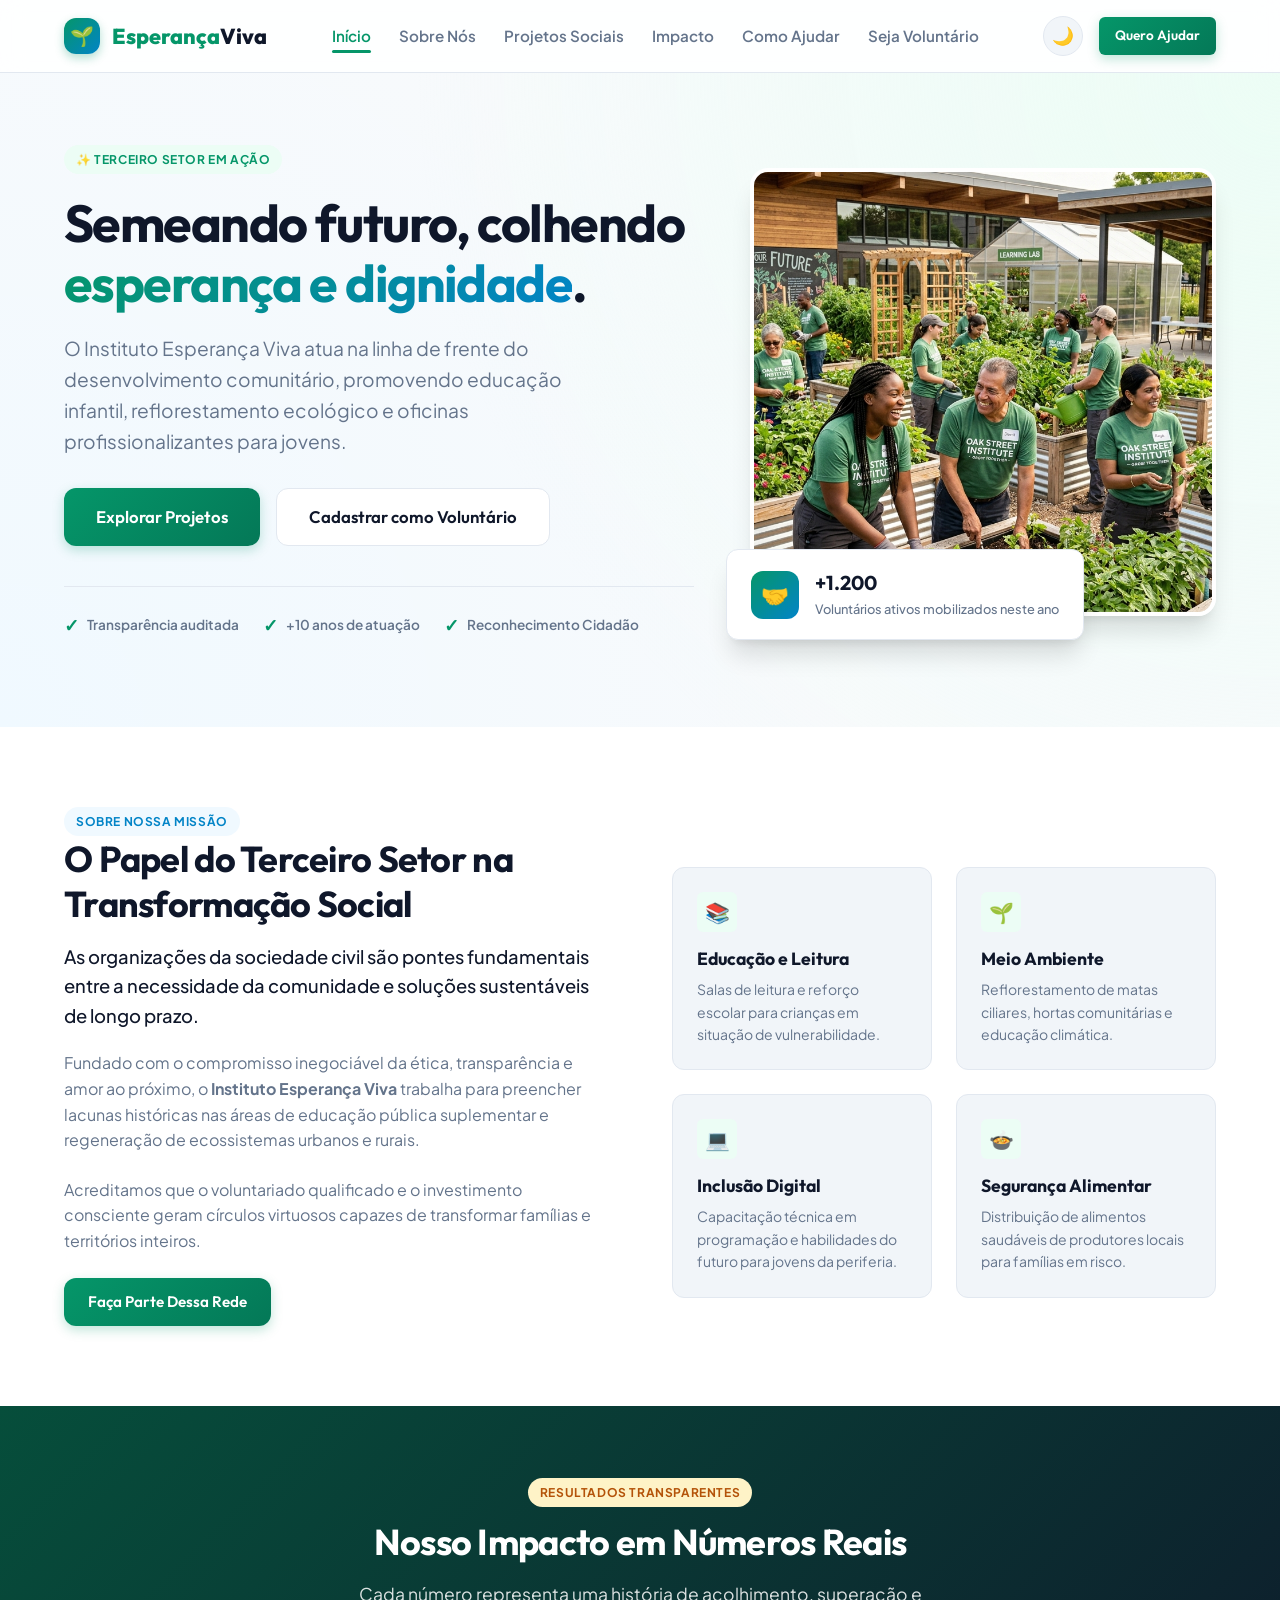
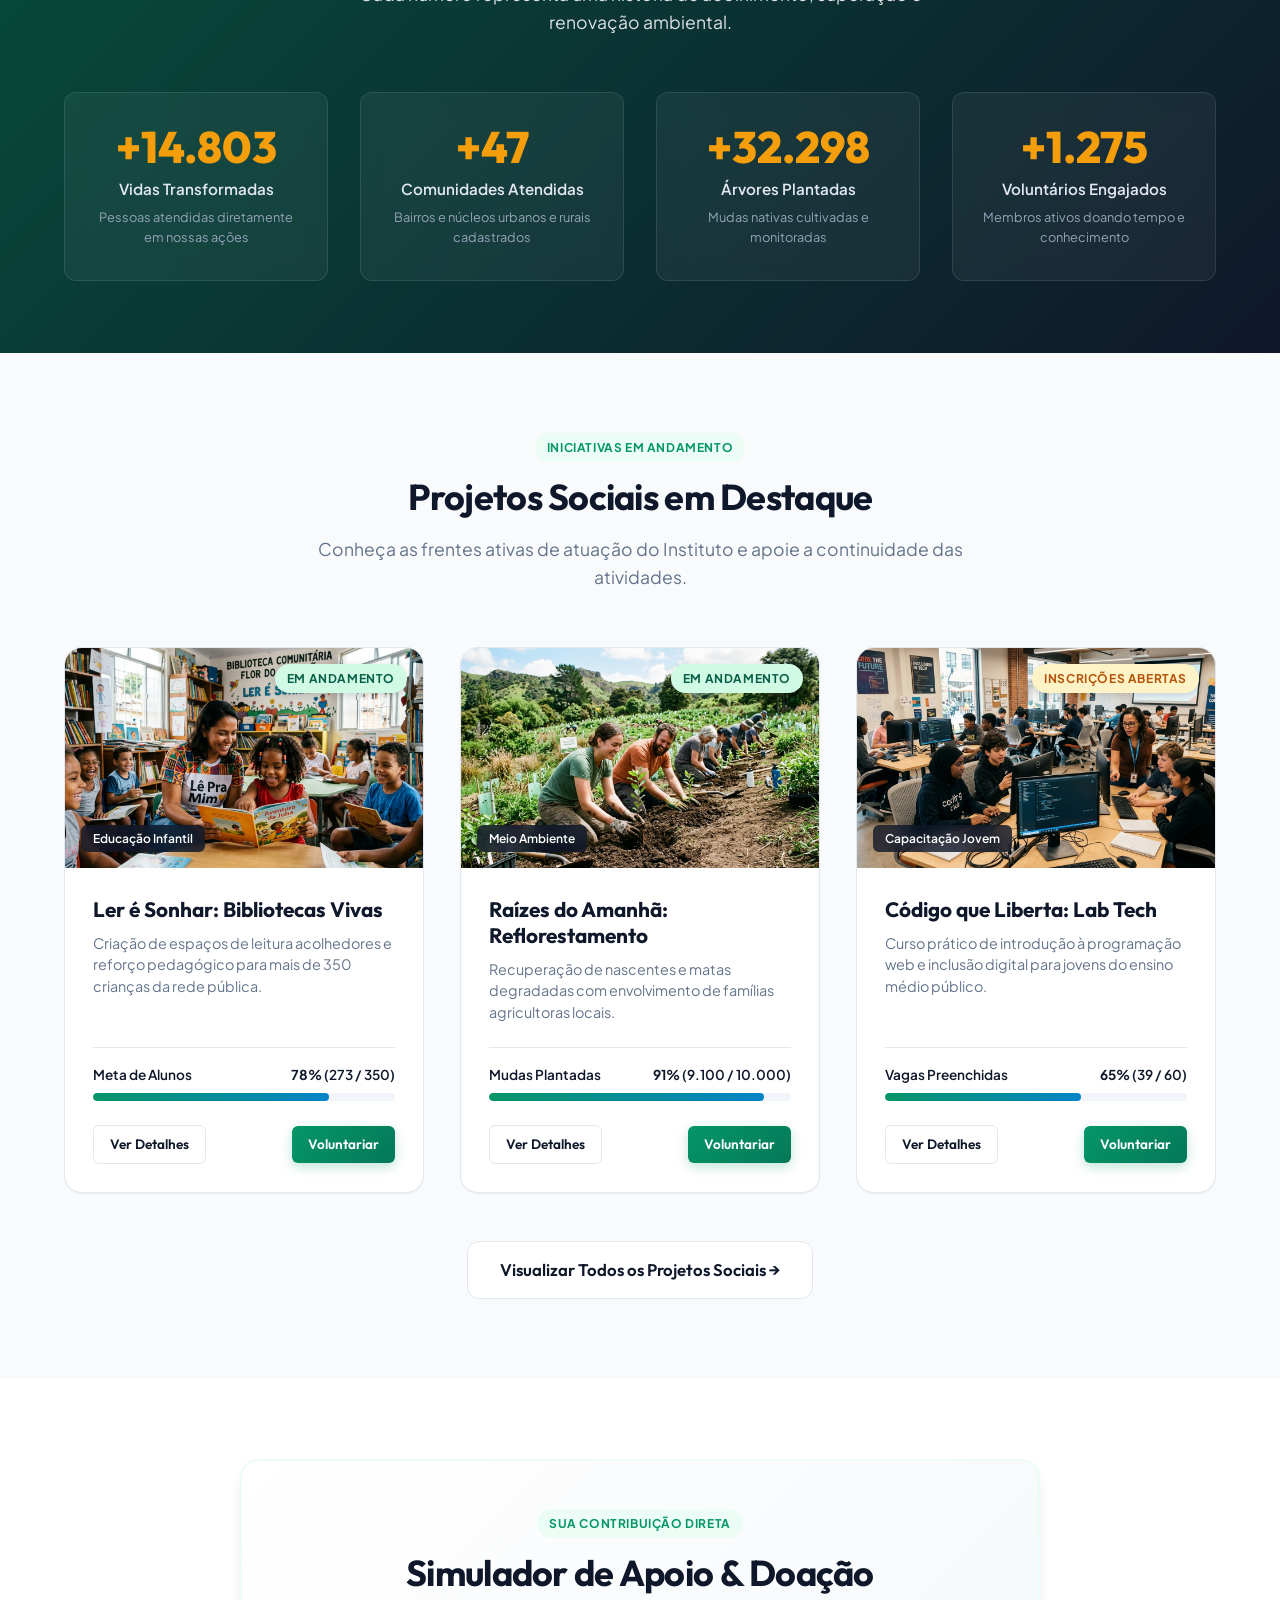
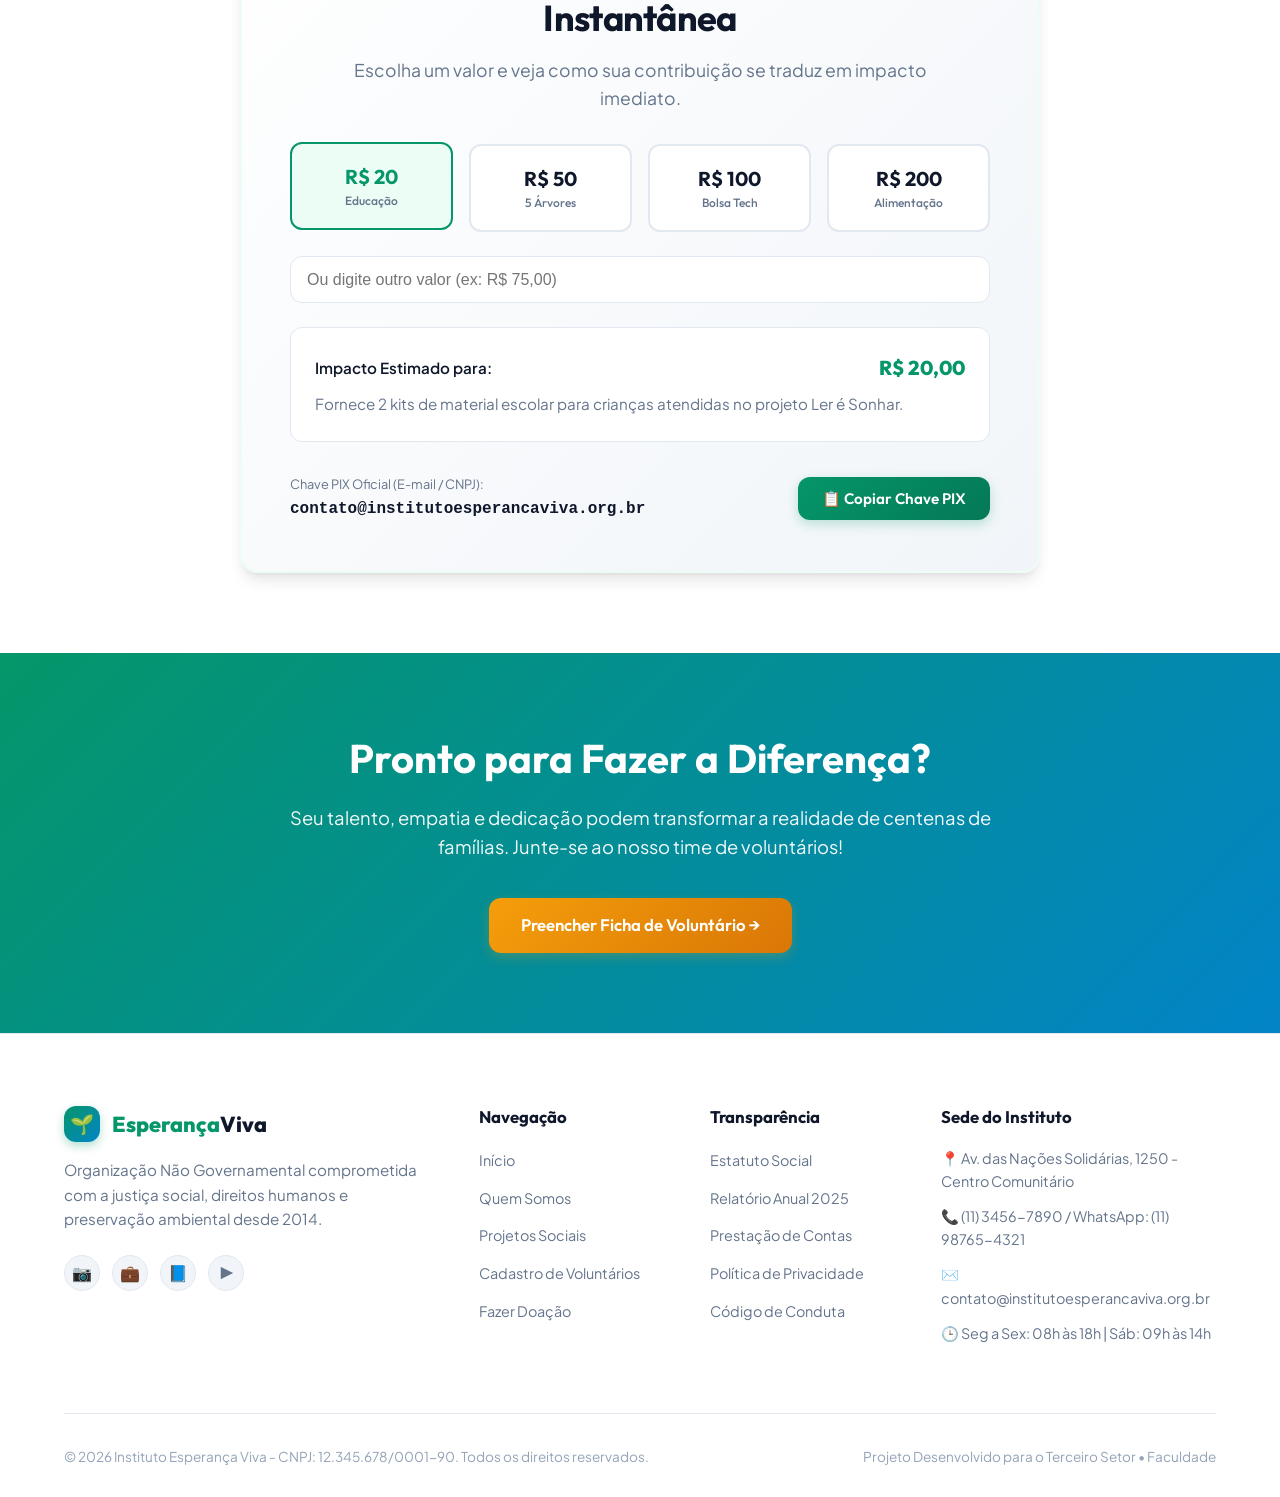
==== index.html @ fc330743 "feat: implementacao completa das etapas 1, 2 e 3 do front-end da ONG" ====
<!DOCTYPE html>
<html lang="pt-BR">
<head>
  <meta charset="UTF-8">
  <meta name="viewport" content="width=device-width, initial-scale=1.0">
  <title>Instituto Esperança Viva | Transformando Vidas e o Meio Ambiente</title>
  <meta name="description" content="ONG dedicada ao desenvolvimento socioambiental, educação comunitária e capacitação de jovens. Junte-se a nós como voluntário ou apoiador.">
  <meta name="keywords" content="ONG, terceiro setor, voluntariado, projetos sociais, meio ambiente, educação, doação">
  
  <!-- OpenGraph Social Preview -->
  <meta property="og:title" content="Instituto Esperança Viva | ONG Socioambiental">
  <meta property="og:description" content="Conheça nossos projetos sociais, impactos na comunidade e saiba como ser um voluntário.">
  <meta property="og:type" content="website">
  <meta property="og:image" content="assets/images/hero.jpg">

  <!-- Google Fonts -->
  <link rel="preconnect" href="https://fonts.googleapis.com">
  <link rel="preconnect" href="https://fonts.gstatic.com" crossorigin>
  <link href="https://fonts.googleapis.com/css2?family=Outfit:wght@400;500;600;700;800&family=Plus+Jakarta+Sans:wght@400;500;600;700&display=swap" rel="stylesheet">

  <!-- Stylesheets -->
  <link rel="stylesheet" href="css/style.css">
  <link rel="stylesheet" href="css/pages.css">
  <link rel="stylesheet" href="css/responsive.css">
</head>
<body>

  <!-- =========================================================================
       Header & Navegação Semântica
       ========================================================================= -->
  <header class="site-header" id="header">
    <div class="container header-container">
      <a href="index.html" class="logo" aria-label="Página Inicial do Instituto Esperança Viva">
        <div class="logo-icon" aria-hidden="true">🌱</div>
        <div>Esperança<span>Viva</span></div>
      </a>

      <!-- Menu Principal -->
      <nav class="main-nav" id="mainNav" aria-label="Navegação Principal">
        <ul class="nav-list">
          <li><a href="index.html" class="nav-link active">Início</a></li>
          <li><a href="#sobre" class="nav-link">Sobre Nós</a></li>
          <li><a href="projetos.html" class="nav-link">Projetos Sociais</a></li>
          <li><a href="#impacto" class="nav-link">Impacto</a></li>
          <li><a href="#doar" class="nav-link">Como Ajudar</a></li>
          <li><a href="cadastro.html" class="nav-link">Seja Voluntário</a></li>
        </ul>
      </nav>

      <!-- Ações do Cabeçalho -->
      <div class="header-actions">
        <button type="button" class="theme-toggle-btn" id="themeToggle" aria-label="Alternar tema claro e escuro">🌙</button>
        <a href="cadastro.html" class="btn btn-primary btn-sm">Quero Ajudar</a>
        <button type="button" class="mobile-menu-btn" id="mobileMenuBtn" aria-label="Abrir menu de navegação" aria-expanded="false">☰</button>
      </div>
    </div>
  </header>

  <!-- =========================================================================
       Conteúdo Principal (Main)
       ========================================================================= -->
  <main id="mainContent">

    <!-- HERO SECTION -->
    <section class="hero-section" aria-labelledby="heroHeading">
      <div class="container">
        <div class="hero-grid">
          
          <div class="hero-content">
            <span class="badge badge-primary">✨ Terceiro Setor em Ação</span>
            <h1 class="hero-title" id="heroHeading">
              Semeando futuro, colhendo <span class="highlight">esperança e dignidade</span>.
            </h1>
            <p class="hero-description">
              O Instituto Esperança Viva atua na linha de frente do desenvolvimento comunitário, promovendo educação infantil, reflorestamento ecológico e oficinas profissionalizantes para jovens.
            </p>

            <div class="hero-actions">
              <a href="projetos.html" class="btn btn-primary btn-lg">Explorar Projetos</a>
              <a href="cadastro.html" class="btn btn-secondary btn-lg">Cadastrar como Voluntário</a>
            </div>

            <div class="hero-badges-trust">
              <div class="trust-item">
                <span class="trust-icon">✓</span> Transparência auditada
              </div>
              <div class="trust-item">
                <span class="trust-icon">✓</span> +10 anos de atuação
              </div>
              <div class="trust-item">
                <span class="trust-icon">✓</span> Reconhecimento Cidadão
              </div>
            </div>
          </div>

          <div class="hero-media-wrapper">
            <div class="hero-image-container">
              <img src="assets/images/hero.jpg" alt="Voluntários e moradores trabalhando em horta comunitária e centro socioambiental" width="600" height="440" loading="eager">
            </div>

            <div class="floating-impact-card" role="region" aria-label="Destaque de Impacto">
              <div class="floating-icon">🤝</div>
              <div class="floating-text">
                <h4>+1.200</h4>
                <p>Voluntários ativos mobilizados neste ano</p>
              </div>
            </div>
          </div>

        </div>
      </div>
    </section>

    <!-- CONTEXTO DO TERCEIRO SETOR & SOBRE NÓS -->
    <section class="section about-section" id="sobre" aria-labelledby="aboutHeading">
      <div class="container">
        <div class="about-grid">
          
          <div class="about-info">
            <span class="badge badge-secondary">Sobre Nossa Missão</span>
            <h2 class="section-title" id="aboutHeading">O Papel do Terceiro Setor na Transformação Social</h2>
            <p class="about-lead">
              As organizações da sociedade civil são pontes fundamentais entre a necessidade da comunidade e soluções sustentáveis de longo prazo.
            </p>
            <p class="about-text">
              Fundado com o compromisso inegociável da ética, transparência e amor ao próximo, o <strong>Instituto Esperança Viva</strong> trabalha para preencher lacunas históricas nas áreas de educação pública suplementar e regeneração de ecossistemas urbanos e rurais.
            </p>
            <p class="about-text">
              Acreditamos que o voluntariado qualificado e o investimento consciente geram círculos virtuosos capazes de transformar famílias e territórios inteiros.
            </p>
            <a href="cadastro.html" class="btn btn-primary">Faça Parte Dessa Rede</a>
          </div>

          <div class="pillars-grid">
            <article class="pillar-card">
              <div class="pillar-icon">📚</div>
              <h4>Educação e Leitura</h4>
              <p>Salas de leitura e reforço escolar para crianças em situação de vulnerabilidade.</p>
            </article>

            <article class="pillar-card">
              <div class="pillar-icon">🌱</div>
              <h4>Meio Ambiente</h4>
              <p>Reflorestamento de matas ciliares, hortas comunitárias e educação climática.</p>
            </article>

            <article class="pillar-card">
              <div class="pillar-icon">💻</div>
              <h4>Inclusão Digital</h4>
              <p>Capacitação técnica em programação e habilidades do futuro para jovens da periferia.</p>
            </article>

            <article class="pillar-card">
              <div class="pillar-icon">🍲</div>
              <h4>Segurança Alimentar</h4>
              <p>Distribuição de alimentos saudáveis de produtores locais para famílias em risco.</p>
            </article>
          </div>

        </div>
      </div>
    </section>

    <!-- MÉTRICAS DE IMPACTO ANIMADAS -->
    <section class="metrics-section" id="impacto" aria-labelledby="metricsHeading">
      <div class="container">
        <div class="section-header">
          <span class="badge badge-accent">Resultados Transparentes</span>
          <h2 class="section-title" id="metricsHeading">Nosso Impacto em Números Reais</h2>
          <p class="section-subtitle">Cada número representa uma história de acolhimento, superação e renovação ambiental.</p>
        </div>

        <div class="metrics-grid">
          <div class="metric-card">
            <div class="metric-number" data-target="14850" data-prefix="+">0</div>
            <div class="metric-label">Vidas Transformadas</div>
            <div class="metric-desc">Pessoas atendidas diretamente em nossas ações</div>
          </div>

          <div class="metric-card">
            <div class="metric-number" data-target="48" data-prefix="+">0</div>
            <div class="metric-label">Comunidades Atendidas</div>
            <div class="metric-desc">Bairros e núcleos urbanos e rurais cadastrados</div>
          </div>

          <div class="metric-card">
            <div class="metric-number" data-target="32400" data-prefix="+">0</div>
            <div class="metric-label">Árvores Plantadas</div>
            <div class="metric-desc">Mudas nativas cultivadas e monitoradas</div>
          </div>

          <div class="metric-card">
            <div class="metric-number" data-target="1280" data-prefix="+">0</div>
            <div class="metric-label">Voluntários Engajados</div>
            <div class="metric-desc">Membros ativos doando tempo e conhecimento</div>
          </div>
        </div>
      </div>
    </section>

    <!-- DESTAQUES DOS PROJETOS SOCIAIS -->
    <section class="section" id="projetos-destaque" aria-labelledby="featuredHeading">
      <div class="container">
        <div class="section-header">
          <span class="badge badge-primary">Iniciativas em Andamento</span>
          <h2 class="section-title" id="featuredHeading">Projetos Sociais em Destaque</h2>
          <p class="section-subtitle">Conheça as frentes ativas de atuação do Instituto e apoie a continuidade das atividades.</p>
        </div>

        <div class="projects-grid">
          
          <!-- Card 1: Educação -->
          <article class="project-card" data-category="educacao">
            <div class="project-thumb">
              <span class="badge badge-success project-badge-status">Em Andamento</span>
              <span class="project-category-tag">Educação Infantil</span>
              <img src="assets/images/project-educacao.jpg" alt="Crianças e professora em biblioteca comunitária" loading="lazy">
            </div>
            <div class="project-body">
              <h3 class="project-title">Ler é Sonhar: Bibliotecas Vivas</h3>
              <p class="project-summary">Criação de espaços de leitura acolhedores e reforço pedagógico para mais de 350 crianças da rede pública.</p>
              
              <div class="project-progress-box">
                <div class="progress-labels">
                  <span>Meta de Alunos</span>
                  <span><strong>78%</strong> (273 / 350)</span>
                </div>
                <div class="progress-bar-bg">
                  <div class="progress-bar-fill" style="width: 78%;"></div>
                </div>
              </div>

              <div class="project-footer">
                <a href="projetos.html" class="btn btn-secondary btn-sm">Ver Detalhes</a>
                <a href="cadastro.html" class="btn btn-primary btn-sm">Voluntariar</a>
              </div>
            </div>
          </article>

          <!-- Card 2: Meio Ambiente -->
          <article class="project-card" data-category="ambiente">
            <div class="project-thumb">
              <span class="badge badge-success project-badge-status">Em Andamento</span>
              <span class="project-category-tag">Meio Ambiente</span>
              <img src="assets/images/project-meio-ambiente.jpg" alt="Voluntários plantando mudas de árvores em encosta" loading="lazy">
            </div>
            <div class="project-body">
              <h3 class="project-title">Raízes do Amanhã: Reflorestamento</h3>
              <p class="project-summary">Recuperação de nascentes e matas degradadas com envolvimento de famílias agricultoras locais.</p>
              
              <div class="project-progress-box">
                <div class="progress-labels">
                  <span>Mudas Plantadas</span>
                  <span><strong>91%</strong> (9.100 / 10.000)</span>
                </div>
                <div class="progress-bar-bg">
                  <div class="progress-bar-fill" style="width: 91%;"></div>
                </div>
              </div>

              <div class="project-footer">
                <a href="projetos.html" class="btn btn-secondary btn-sm">Ver Detalhes</a>
                <a href="cadastro.html" class="btn btn-primary btn-sm">Voluntariar</a>
              </div>
            </div>
          </article>

          <!-- Card 3: Tecnologia & Inclusão -->
          <article class="project-card" data-category="tecnologia">
            <div class="project-thumb">
              <span class="badge badge-accent project-badge-status">Inscrições Abertas</span>
              <span class="project-category-tag">Capacitação Jovem</span>
              <img src="assets/images/project-tecnologia.jpg" alt="Jovens em laboratório de informática aprendendo código" loading="lazy">
            </div>
            <div class="project-body">
              <h3 class="project-title">Código que Liberta: Lab Tech</h3>
              <p class="project-summary">Curso prático de introdução à programação web e inclusão digital para jovens do ensino médio público.</p>
              
              <div class="project-progress-box">
                <div class="progress-labels">
                  <span>Vagas Preenchidas</span>
                  <span><strong>65%</strong> (39 / 60)</span>
                </div>
                <div class="progress-bar-bg">
                  <div class="progress-bar-fill" style="width: 65%;"></div>
                </div>
              </div>

              <div class="project-footer">
                <a href="projetos.html" class="btn btn-secondary btn-sm">Ver Detalhes</a>
                <a href="cadastro.html" class="btn btn-primary btn-sm">Voluntariar</a>
              </div>
            </div>
          </article>

        </div>

        <div style="text-align: center; margin-top: 3rem;">
          <a href="projetos.html" class="btn btn-secondary btn-lg">Visualizar Todos os Projetos Sociais →</a>
        </div>
      </div>
    </section>

    <!-- SIMULADOR DE DOAÇÃO & PIX -->
    <section class="section" id="doar" style="background-color: var(--bg-surface);" aria-labelledby="donationHeading">
      <div class="container">
        <div class="donation-box">
          <div class="section-header" style="margin-bottom: 2rem;">
            <span class="badge badge-primary">Sua Contribuição Direta</span>
            <h2 class="section-title" id="donationHeading">Simulador de Apoio & Doação Instantânea</h2>
            <p class="section-subtitle">Escolha um valor e veja como sua contribuição se traduz em impacto imediato.</p>
          </div>

          <div class="donation-amounts-grid" role="group" aria-label="Selecione o valor de doação">
            <button type="button" class="amount-btn active" data-value="20">
              R$ 20
              <span>Educação</span>
            </button>
            <button type="button" class="amount-btn" data-value="50">
              R$ 50
              <span>5 Árvores</span>
            </button>
            <button type="button" class="amount-btn" data-value="100">
              R$ 100
              <span>Bolsa Tech</span>
            </button>
            <button type="button" class="amount-btn" data-value="200">
              R$ 200
              <span>Alimentação</span>
            </button>
          </div>

          <input type="text" id="customDonationInput" class="custom-amount-input" placeholder="Ou digite outro valor (ex: R$ 75,00)" aria-label="Digitar outro valor">

          <div style="background-color: var(--bg-surface); padding: 1.5rem; border-radius: var(--radius-md); border: 1px solid var(--border); margin-bottom: 2rem;">
            <div style="display: flex; justify-content: space-between; align-items: center; margin-bottom: 0.5rem;">
              <span style="font-weight: 600; font-size: 0.95rem;">Impacto Estimado para:</span>
              <span id="selectedDonationAmount" style="font-family: var(--font-heading); font-weight: 800; font-size: 1.25rem; color: var(--primary);">R$ 20,00</span>
            </div>
            <p id="donationImpactText" style="color: var(--text-muted); font-size: 0.95rem;">Fornece 2 kits de material escolar para crianças atendidas no projeto Ler é Sonhar.</p>
          </div>

          <div style="display: flex; justify-content: space-between; align-items: center; flex-wrap: wrap; gap: 1rem;">
            <div>
              <span style="font-size: 0.8rem; color: var(--text-muted); display: block;">Chave PIX Oficial (E-mail / CNPJ):</span>
              <strong style="font-family: monospace; font-size: 1rem; color: var(--text-main);">contato@institutoesperancaviva.org.br</strong>
            </div>
            <button type="button" class="btn btn-primary" id="copyPixBtn">📋 Copiar Chave PIX</button>
          </div>
        </div>
      </div>
    </section>

    <!-- CALL TO ACTION VOLUNTARIADO -->
    <section class="section" style="background: linear-gradient(135deg, var(--primary), var(--secondary)); color: #fff; text-align: center;">
      <div class="container" style="max-width: 750px;">
        <h2 style="font-size: 2.5rem; color: #fff; margin-bottom: 1.25rem;">Pronto para Fazer a Diferença?</h2>
        <p style="font-size: 1.15rem; opacity: 0.95; margin-bottom: 2.25rem;">
          Seu talento, empatia e dedicação podem transformar a realidade de centenas de famílias. Junte-se ao nosso time de voluntários!
        </p>
        <a href="cadastro.html" class="btn btn-accent btn-lg">Preencher Ficha de Voluntário →</a>
      </div>
    </section>

  </main>

  <!-- =========================================================================
       Rodapé Semântico
       ========================================================================= -->
  <footer class="site-footer">
    <div class="container">
      <div class="footer-grid">
        
        <div class="footer-brand">
          <a href="index.html" class="logo">
            <div class="logo-icon" aria-hidden="true">🌱</div>
            <div>Esperança<span>Viva</span></div>
          </a>
          <p>
            Organização Não Governamental comprometida com a justiça social, direitos humanos e preservação ambiental desde 2014.
          </p>
          <div class="social-links">
            <a href="#" class="social-link" aria-label="Instagram">📷</a>
            <a href="#" class="social-link" aria-label="LinkedIn">💼</a>
            <a href="#" class="social-link" aria-label="Facebook">📘</a>
            <a href="#" class="social-link" aria-label="YouTube">▶️</a>
          </div>
        </div>

        <div class="footer-column">
          <h4>Navegação</h4>
          <ul class="footer-links">
            <li><a href="index.html">Início</a></li>
            <li><a href="#sobre">Quem Somos</a></li>
            <li><a href="projetos.html">Projetos Sociais</a></li>
            <li><a href="cadastro.html">Cadastro de Voluntários</a></li>
            <li><a href="#doar">Fazer Doação</a></li>
          </ul>
        </div>

        <div class="footer-column">
          <h4>Transparência</h4>
          <ul class="footer-links">
            <li><a href="#">Estatuto Social</a></li>
            <li><a href="#">Relatório Anual 2025</a></li>
            <li><a href="#">Prestação de Contas</a></li>
            <li><a href="#">Política de Privacidade</a></li>
            <li><a href="#">Código de Conduta</a></li>
          </ul>
        </div>

        <div class="footer-column footer-contact">
          <h4>Sede do Instituto</h4>
          <ul>
            <li>📍 Av. das Nações Solidárias, 1250 - Centro Comunitário</li>
            <li>📞 (11) 3456-7890 / WhatsApp: (11) 98765-4321</li>
            <li>✉️ contato@institutoesperancaviva.org.br</li>
            <li>🕒 Seg a Sex: 08h às 18h | Sáb: 09h às 14h</li>
          </ul>
        </div>

      </div>

      <div class="footer-bottom">
        <p>&copy; 2026 Instituto Esperança Viva - CNPJ: 12.345.678/0001-90. Todos os direitos reservados.</p>
        <p>Projeto Desenvolvido para o Terceiro Setor • Faculdade</p>
      </div>
    </div>
  </footer>

  <!-- Scripts -->
  <script src="js/main.js"></script>
  <script src="js/projects.js"></script>
</body>
</html>
---- css/style.css ----
/* ==========================================================================
   Design System & Global Styles - Instituto Esperança Viva (ONG)
   ========================================================================== */

:root {
  /* Color Palette - Nature, Hope & Sophistication */
  --primary: #059669;
  --primary-hover: #047857;
  --primary-light: #ecfdf5;
  --primary-dark: #064e3b;
  --secondary: #0284c7;
  --secondary-hover: #0369a1;
  --secondary-light: #f0f9ff;
  --accent: #f59e0b;
  --accent-hover: #d97706;
  
  /* Neutral Colors (Light Theme) */
  --bg-main: #f8fafc;
  --bg-surface: #ffffff;
  --bg-subtle: #f1f5f9;
  --border: #e2e8f0;
  --border-focus: #059669;
  
  --text-main: #0f172a;
  --text-muted: #64748b;
  --text-light: #94a3b8;
  --text-inverse: #ffffff;
  
  /* Feedback States */
  --success: #10b981;
  --success-bg: #d1fae5;
  --error: #ef4444;
  --error-bg: #fee2e2;
  --warning: #f59e0b;
  --warning-bg: #fef3c7;
  
  /* Elevation & Shadows */
  --shadow-sm: 0 1px 2px 0 rgb(0 0 0 / 0.05);
  --shadow-md: 0 4px 6px -1px rgb(0 0 0 / 0.08), 0 2px 4px -2px rgb(0 0 0 / 0.06);
  --shadow-lg: 0 10px 15px -3px rgb(0 0 0 / 0.1), 0 4px 6px -4px rgb(0 0 0 / 0.08);
  --shadow-xl: 0 20px 25px -5px rgb(0 0 0 / 0.12), 0 8px 10px -6px rgb(0 0 0 / 0.08);
  
  /* Typography & Geometry */
  --font-heading: 'Outfit', -apple-system, BlinkMacSystemFont, 'Segoe UI', Roboto, sans-serif;
  --font-body: 'Plus Jakarta Sans', -apple-system, BlinkMacSystemFont, 'Segoe UI', Roboto, sans-serif;
  --radius-sm: 6px;
  --radius-md: 12px;
  --radius-lg: 18px;
  --radius-full: 9999px;
  --transition: all 0.25s cubic-bezier(0.4, 0, 0.2, 1);
  --container-max: 1200px;
}

/* Dark Theme Variables */
[data-theme="dark"] {
  --bg-main: #0b1120;
  --bg-surface: #131c31;
  --bg-subtle: #1e293b;
  --border: #334155;
  --border-focus: #10b981;
  
  --text-main: #f8fafc;
  --text-muted: #94a3b8;
  --text-light: #64748b;
  
  --primary-light: rgba(5, 150, 105, 0.15);
  --secondary-light: rgba(2, 132, 199, 0.15);
  --shadow-md: 0 4px 12px rgba(0, 0, 0, 0.4);
  --shadow-lg: 0 10px 24px rgba(0, 0, 0, 0.5);
}

/* Reset & Box Sizing */
*, *::before, *::after {
  box-sizing: border-box;
  margin: 0;
  padding: 0;
}

html {
  scroll-behavior: smooth;
  font-size: 16px;
}

body {
  font-family: var(--font-body);
  background-color: var(--bg-main);
  color: var(--text-main);
  line-height: 1.6;
  min-height: 100vh;
  display: flex;
  flex-direction: column;
  transition: background-color 0.3s ease, color 0.3s ease;
  overflow-x: hidden;
}

/* Container */
.container {
  width: 100%;
  max-width: var(--container-max);
  margin-left: auto;
  margin-right: auto;
  padding-left: 1.5rem;
  padding-right: 1.5rem;
}

/* Typography Helpers */
h1, h2, h3, h4, h5, h6 {
  font-family: var(--font-heading);
  color: var(--text-main);
  line-height: 1.25;
  font-weight: 700;
}

a {
  color: inherit;
  text-decoration: none;
  transition: var(--transition);
}

img {
  max-width: 100%;
  height: auto;
  display: block;
}

/* ==========================================================================
   Header & Navigation
   ========================================================================== */
.site-header {
  position: sticky;
  top: 0;
  z-index: 100;
  background-color: rgba(255, 255, 255, 0.85);
  backdrop-filter: blur(12px);
  -webkit-backdrop-filter: blur(12px);
  border-bottom: 1px solid var(--border);
  transition: var(--transition);
}

[data-theme="dark"] .site-header {
  background-color: rgba(19, 28, 49, 0.85);
}

.header-container {
  display: flex;
  align-items: center;
  justify-content: space-between;
  height: 4.5rem;
}

/* Logo */
.logo {
  display: flex;
  align-items: center;
  gap: 0.75rem;
  font-family: var(--font-heading);
  font-weight: 800;
  font-size: 1.35rem;
  color: var(--primary);
}

.logo-icon {
  width: 2.25rem;
  height: 2.25rem;
  background: linear-gradient(135deg, var(--primary), var(--secondary));
  color: #fff;
  border-radius: var(--radius-md);
  display: flex;
  align-items: center;
  justify-content: center;
  font-size: 1.2rem;
  box-shadow: 0 4px 10px rgba(5, 150, 105, 0.3);
}

.logo span {
  color: var(--text-main);
}

/* Navigation Links */
.main-nav {
  display: flex;
  align-items: center;
  gap: 2rem;
}

.nav-list {
  display: flex;
  align-items: center;
  list-style: none;
  gap: 1.75rem;
}

.nav-link {
  font-weight: 600;
  font-size: 0.95rem;
  color: var(--text-muted);
  position: relative;
  padding: 0.5rem 0;
}

.nav-link:hover,
.nav-link.active {
  color: var(--primary);
}

.nav-link.active::after {
  content: '';
  position: absolute;
  bottom: 0;
  left: 0;
  width: 100%;
  height: 3px;
  background-color: var(--primary);
  border-radius: var(--radius-full);
}

/* Header Actions */
.header-actions {
  display: flex;
  align-items: center;
  gap: 1rem;
}

/* Theme Toggle Button */
.theme-toggle-btn {
  background: var(--bg-subtle);
  border: 1px solid var(--border);
  color: var(--text-main);
  width: 2.5rem;
  height: 2.5rem;
  border-radius: var(--radius-full);
  display: flex;
  align-items: center;
  justify-content: center;
  cursor: pointer;
  font-size: 1.1rem;
  transition: var(--transition);
}

.theme-toggle-btn:hover {
  background-color: var(--border);
  transform: rotate(15deg);
}

/* Mobile Menu Toggle */
.mobile-menu-btn {
  display: none;
  background: transparent;
  border: none;
  color: var(--text-main);
  font-size: 1.5rem;
  cursor: pointer;
  padding: 0.5rem;
}

/* ==========================================================================
   Buttons & Badges
   ========================================================================== */
.btn {
  display: inline-flex;
  align-items: center;
  justify-content: center;
  gap: 0.5rem;
  font-family: var(--font-heading);
  font-weight: 600;
  font-size: 0.95rem;
  padding: 0.75rem 1.5rem;
  border-radius: var(--radius-md);
  border: none;
  cursor: pointer;
  transition: var(--transition);
  text-align: center;
}

.btn-primary {
  background: linear-gradient(135deg, var(--primary), #047857);
  color: #ffffff;
  box-shadow: 0 4px 12px rgba(5, 150, 105, 0.25);
}

.btn-primary:hover {
  background: linear-gradient(135deg, #047857, #065f46);
  box-shadow: 0 6px 18px rgba(5, 150, 105, 0.35);
  transform: translateY(-2px);
}

.btn-secondary {
  background-color: var(--bg-surface);
  color: var(--text-main);
  border: 1px solid var(--border);
}

.btn-secondary:hover {
  background-color: var(--bg-subtle);
  border-color: var(--text-muted);
  transform: translateY(-2px);
}

.btn-accent {
  background: linear-gradient(135deg, var(--accent), #d97706);
  color: #ffffff;
  box-shadow: 0 4px 12px rgba(245, 158, 11, 0.25);
}

.btn-accent:hover {
  background: linear-gradient(135deg, #d97706, #b45309);
  transform: translateY(-2px);
}

.btn-sm {
  padding: 0.5rem 1rem;
  font-size: 0.85rem;
  border-radius: var(--radius-sm);
}

.btn-lg {
  padding: 0.9rem 2rem;
  font-size: 1.05rem;
}

/* Badges */
.badge {
  display: inline-flex;
  align-items: center;
  gap: 0.35rem;
  padding: 0.3rem 0.75rem;
  border-radius: var(--radius-full);
  font-size: 0.75rem;
  font-weight: 700;
  text-transform: uppercase;
  letter-spacing: 0.05em;
}

.badge-primary {
  background-color: var(--primary-light);
  color: var(--primary);
}

.badge-secondary {
  background-color: var(--secondary-light);
  color: var(--secondary);
}

.badge-accent {
  background-color: var(--warning-bg);
  color: #b45309;
}

.badge-success {
  background-color: var(--success-bg);
  color: #065f46;
}

/* ==========================================================================
   Section Headers
   ========================================================================== */
.section {
  padding: 5rem 0;
}

.section-header {
  text-align: center;
  max-width: 650px;
  margin: 0 auto 3.5rem auto;
}

.section-header .badge {
  margin-bottom: 0.75rem;
}

.section-title {
  font-size: 2.25rem;
  margin-bottom: 1rem;
  letter-spacing: -0.02em;
}

.section-subtitle {
  color: var(--text-muted);
  font-size: 1.1rem;
}

/* ==========================================================================
   Footer
   ========================================================================== */
.site-footer {
  background-color: var(--bg-surface);
  border-top: 1px solid var(--border);
  padding: 4.5rem 0 2rem 0;
  margin-top: auto;
}

.footer-grid {
  display: grid;
  grid-template-columns: 2fr 1fr 1fr 1.5fr;
  gap: 3rem;
  margin-bottom: 3.5rem;
}

.footer-brand p {
  color: var(--text-muted);
  margin: 1rem 0 1.5rem 0;
  font-size: 0.95rem;
}

.social-links {
  display: flex;
  gap: 0.75rem;
}

.social-link {
  width: 2.25rem;
  height: 2.25rem;
  border-radius: var(--radius-full);
  background: var(--bg-subtle);
  border: 1px solid var(--border);
  display: flex;
  align-items: center;
  justify-content: center;
  color: var(--text-muted);
  transition: var(--transition);
}

.social-link:hover {
  background: var(--primary);
  color: #ffffff;
  border-color: var(--primary);
  transform: translateY(-2px);
}

.footer-column h4 {
  font-size: 1.05rem;
  margin-bottom: 1.25rem;
  color: var(--text-main);
}

.footer-links {
  list-style: none;
  display: flex;
  flex-direction: column;
  gap: 0.75rem;
}

.footer-links a {
  color: var(--text-muted);
  font-size: 0.9rem;
}

.footer-links a:hover {
  color: var(--primary);
  padding-left: 4px;
}

.footer-contact li {
  display: flex;
  align-items: flex-start;
  gap: 0.75rem;
  color: var(--text-muted);
  font-size: 0.9rem;
  margin-bottom: 0.75rem;
}

.footer-bottom {
  padding-top: 2rem;
  border-top: 1px solid var(--border);
  display: flex;
  justify-content: space-between;
  align-items: center;
  color: var(--text-light);
  font-size: 0.85rem;
}

/* ==========================================================================
   Toast Notification System
   ========================================================================== */
.toast-container {
  position: fixed;
  bottom: 2rem;
  right: 2rem;
  z-index: 9999;
  display: flex;
  flex-direction: column;
  gap: 0.75rem;
  pointer-events: none;
}

.toast {
  pointer-events: auto;
  min-width: 320px;
  max-width: 420px;
  background-color: var(--bg-surface);
  border: 1px solid var(--border);
  border-radius: var(--radius-md);
  box-shadow: var(--shadow-xl);
  padding: 1rem 1.25rem;
  display: flex;
  align-items: flex-start;
  gap: 0.85rem;
  transform: translateY(30px);
  opacity: 0;
  transition: all 0.35s cubic-bezier(0.175, 0.885, 0.32, 1.275);
}

.toast.show {
  transform: translateY(0);
  opacity: 1;
}

.toast-icon {
  font-size: 1.35rem;
  line-height: 1;
}

.toast.success {
  border-left: 4px solid var(--success);
}
.toast.success .toast-icon {
  color: var(--success);
}

.toast.error {
  border-left: 4px solid var(--error);
}
.toast.error .toast-icon {
  color: var(--error);
}

.toast-content h5 {
  font-size: 0.95rem;
  margin-bottom: 0.2rem;
}

.toast-content p {
  font-size: 0.85rem;
  color: var(--text-muted);
}
---- css/pages.css ----
/* ==========================================================================
   Page Specific Styles - Início, Projetos & Formulário de Cadastro
   ========================================================================== */

/* --------------------------------------------------------------------------
   Hero Section
   -------------------------------------------------------------------------- */
.hero-section {
  padding: 4.5rem 0 5.5rem 0;
  background: radial-gradient(circle at top right, var(--primary-light), transparent 60%),
              radial-gradient(circle at bottom left, var(--secondary-light), transparent 60%);
  position: relative;
  overflow: hidden;
}

.hero-grid {
  display: grid;
  grid-template-columns: 1.15fr 0.85fr;
  align-items: center;
  gap: 3.5rem;
}

.hero-content {
  display: flex;
  flex-direction: column;
  align-items: flex-start;
}

.hero-title {
  font-size: 3.25rem;
  letter-spacing: -0.03em;
  margin: 1.25rem 0 1.25rem 0;
  line-height: 1.15;
}

.hero-title .highlight {
  background: linear-gradient(135deg, var(--primary), var(--secondary));
  -webkit-background-clip: text;
  -webkit-text-fill-color: transparent;
}

.hero-description {
  font-size: 1.2rem;
  color: var(--text-muted);
  margin-bottom: 2rem;
  max-width: 540px;
}

.hero-actions {
  display: flex;
  flex-wrap: wrap;
  gap: 1rem;
  margin-bottom: 2.5rem;
}

.hero-badges-trust {
  display: flex;
  align-items: center;
  gap: 1.5rem;
  padding-top: 1.5rem;
  border-top: 1px solid var(--border);
  width: 100%;
}

.trust-item {
  display: flex;
  align-items: center;
  gap: 0.5rem;
  font-size: 0.85rem;
  font-weight: 600;
  color: var(--text-muted);
}

.trust-icon {
  color: var(--primary);
  font-size: 1.1rem;
}

/* Hero Media & Floating Card */
.hero-media-wrapper {
  position: relative;
}

.hero-image-container {
  border-radius: var(--radius-lg);
  overflow: hidden;
  box-shadow: var(--shadow-xl);
  border: 4px solid var(--bg-surface);
  position: relative;
}

.hero-image-container img {
  width: 100%;
  height: 440px;
  object-fit: cover;
  transition: transform 0.5s ease;
}

.hero-image-container:hover img {
  transform: scale(1.03);
}

.floating-impact-card {
  position: absolute;
  bottom: -1.5rem;
  left: -1.5rem;
  background-color: var(--bg-surface);
  border: 1px solid var(--border);
  padding: 1.25rem 1.5rem;
  border-radius: var(--radius-md);
  box-shadow: var(--shadow-xl);
  display: flex;
  align-items: center;
  gap: 1rem;
  backdrop-filter: blur(8px);
  animation: floatSlow 4s ease-in-out infinite;
}

@keyframes floatSlow {
  0%, 100% { transform: translateY(0); }
  50% { transform: translateY(-8px); }
}

.floating-icon {
  width: 3rem;
  height: 3rem;
  border-radius: var(--radius-md);
  background: linear-gradient(135deg, var(--primary), var(--secondary));
  display: flex;
  align-items: center;
  justify-content: center;
  color: #fff;
  font-size: 1.4rem;
}

.floating-text h4 {
  font-size: 1.25rem;
  margin-bottom: 0.2rem;
}

.floating-text p {
  font-size: 0.8rem;
  color: var(--text-muted);
  font-weight: 500;
}

/* --------------------------------------------------------------------------
   Sobre a ONG & Contexto do Terceiro Setor
   -------------------------------------------------------------------------- */
.about-section {
  background-color: var(--bg-surface);
}

.about-grid {
  display: grid;
  grid-template-columns: 1fr 1fr;
  gap: 4rem;
  align-items: center;
}

.about-lead {
  font-size: 1.15rem;
  color: var(--text-main);
  font-weight: 500;
  margin-bottom: 1.25rem;
}

.about-text {
  color: var(--text-muted);
  margin-bottom: 1.5rem;
}

.pillars-grid {
  display: grid;
  grid-template-columns: 1fr 1fr;
  gap: 1.5rem;
  margin-top: 2rem;
}

.pillar-card {
  background-color: var(--bg-subtle);
  border: 1px solid var(--border);
  border-radius: var(--radius-md);
  padding: 1.5rem;
  transition: var(--transition);
}

.pillar-card:hover {
  transform: translateY(-4px);
  border-color: var(--primary);
  box-shadow: var(--shadow-md);
}

.pillar-icon {
  width: 2.5rem;
  height: 2.5rem;
  border-radius: var(--radius-sm);
  background-color: var(--primary-light);
  color: var(--primary);
  display: flex;
  align-items: center;
  justify-content: center;
  font-size: 1.25rem;
  margin-bottom: 1rem;
}

.pillar-card h4 {
  font-size: 1.1rem;
  margin-bottom: 0.5rem;
}

.pillar-card p {
  font-size: 0.875rem;
  color: var(--text-muted);
}

/* --------------------------------------------------------------------------
   Métricas de Impacto (Animated Counters)
   -------------------------------------------------------------------------- */
.metrics-section {
  background: linear-gradient(135deg, var(--primary-dark), #0f172a);
  color: #ffffff;
  padding: 4.5rem 0;
}

.metrics-section .section-header .section-title,
.metrics-section .section-header .section-subtitle {
  color: #ffffff;
}
.metrics-section .section-header .section-subtitle {
  opacity: 0.85;
}

.metrics-grid {
  display: grid;
  grid-template-columns: repeat(4, 1fr);
  gap: 2rem;
}

.metric-card {
  background: rgba(255, 255, 255, 0.05);
  border: 1px solid rgba(255, 255, 255, 0.1);
  backdrop-filter: blur(10px);
  border-radius: var(--radius-md);
  padding: 2rem 1.5rem;
  text-align: center;
  transition: var(--transition);
}

.metric-card:hover {
  background: rgba(255, 255, 255, 0.1);
  transform: translateY(-5px);
}

.metric-number {
  font-family: var(--font-heading);
  font-size: 2.75rem;
  font-weight: 800;
  color: var(--accent);
  line-height: 1;
  margin-bottom: 0.5rem;
}

.metric-label {
  font-size: 0.95rem;
  font-weight: 600;
  color: #e2e8f0;
}

.metric-desc {
  font-size: 0.8rem;
  color: #94a3b8;
  margin-top: 0.35rem;
}

/* --------------------------------------------------------------------------
   Projetos Sociais (Filtros & Cards)
   -------------------------------------------------------------------------- */
.projects-filter-bar {
  display: flex;
  align-items: center;
  justify-content: center;
  flex-wrap: wrap;
  gap: 0.75rem;
  margin-bottom: 3rem;
}

.filter-btn {
  background-color: var(--bg-surface);
  border: 1px solid var(--border);
  color: var(--text-muted);
  font-family: var(--font-heading);
  font-weight: 600;
  font-size: 0.9rem;
  padding: 0.6rem 1.25rem;
  border-radius: var(--radius-full);
  cursor: pointer;
  transition: var(--transition);
}

.filter-btn:hover {
  border-color: var(--primary);
  color: var(--primary);
}

.filter-btn.active {
  background-color: var(--primary);
  border-color: var(--primary);
  color: #ffffff;
  box-shadow: 0 4px 10px rgba(5, 150, 105, 0.3);
}

.projects-grid {
  display: grid;
  grid-template-columns: repeat(3, 1fr);
  gap: 2.25rem;
}

.project-card {
  background-color: var(--bg-surface);
  border: 1px solid var(--border);
  border-radius: var(--radius-lg);
  overflow: hidden;
  box-shadow: var(--shadow-sm);
  display: flex;
  flex-direction: column;
  transition: var(--transition);
}

.project-card:hover {
  transform: translateY(-6px);
  box-shadow: var(--shadow-xl);
  border-color: var(--border-focus);
}

.project-thumb {
  position: relative;
  height: 220px;
  overflow: hidden;
}

.project-thumb img {
  width: 100%;
  height: 100%;
  object-fit: cover;
  transition: transform 0.5s ease;
}

.project-card:hover .project-thumb img {
  transform: scale(1.08);
}

.project-badge-status {
  position: absolute;
  top: 1rem;
  right: 1rem;
  z-index: 2;
  box-shadow: 0 2px 8px rgba(0, 0, 0, 0.15);
}

.project-category-tag {
  position: absolute;
  bottom: 1rem;
  left: 1rem;
  z-index: 2;
  background: rgba(15, 23, 42, 0.8);
  backdrop-filter: blur(6px);
  color: #ffffff;
  padding: 0.25rem 0.75rem;
  border-radius: var(--radius-sm);
  font-size: 0.75rem;
  font-weight: 600;
}

.project-body {
  padding: 1.75rem;
  display: flex;
  flex-direction: column;
  flex-grow: 1;
}

.project-title {
  font-size: 1.3rem;
  margin-bottom: 0.65rem;
}

.project-summary {
  font-size: 0.9rem;
  color: var(--text-muted);
  margin-bottom: 1.5rem;
  line-height: 1.5;
  flex-grow: 1;
}

.project-progress-box {
  margin-bottom: 1.5rem;
  padding-top: 1rem;
  border-top: 1px solid var(--border);
}

.progress-labels {
  display: flex;
  justify-content: space-between;
  font-size: 0.85rem;
  font-weight: 600;
  margin-bottom: 0.4rem;
}

.progress-bar-bg {
  width: 100%;
  height: 8px;
  background-color: var(--bg-subtle);
  border-radius: var(--radius-full);
  overflow: hidden;
}

.progress-bar-fill {
  height: 100%;
  background: linear-gradient(90deg, var(--primary), var(--secondary));
  border-radius: var(--radius-full);
  transition: width 1s ease-in-out;
}

.project-footer {
  display: flex;
  align-items: center;
  justify-content: space-between;
  gap: 0.75rem;
}

/* --------------------------------------------------------------------------
   Simulador de Doação Rápida (PIX)
   -------------------------------------------------------------------------- */
.donation-box {
  background: linear-gradient(135deg, var(--bg-surface), var(--bg-subtle));
  border: 2px solid var(--primary-light);
  border-radius: var(--radius-lg);
  padding: 3rem;
  box-shadow: var(--shadow-lg);
  max-width: 800px;
  margin: 0 auto;
}

.donation-amounts-grid {
  display: grid;
  grid-template-columns: repeat(4, 1fr);
  gap: 1rem;
  margin: 1.5rem 0;
}

.amount-btn {
  background: var(--bg-surface);
  border: 2px solid var(--border);
  color: var(--text-main);
  font-family: var(--font-heading);
  font-weight: 700;
  font-size: 1.25rem;
  padding: 1.25rem 1rem;
  border-radius: var(--radius-md);
  cursor: pointer;
  transition: var(--transition);
  display: flex;
  flex-direction: column;
  align-items: center;
  gap: 0.25rem;
}

.amount-btn span {
  font-size: 0.75rem;
  color: var(--text-muted);
  font-weight: 500;
}

.amount-btn:hover,
.amount-btn.active {
  border-color: var(--primary);
  background-color: var(--primary-light);
  color: var(--primary);
  transform: translateY(-2px);
}

.custom-amount-input {
  width: 100%;
  padding: 0.85rem 1rem;
  border: 1px solid var(--border);
  border-radius: var(--radius-md);
  font-size: 1rem;
  background-color: var(--bg-surface);
  color: var(--text-main);
  margin-bottom: 1.5rem;
}

/* --------------------------------------------------------------------------
   Formulário Avançado de Cadastro (Etapa 3)
   -------------------------------------------------------------------------- */
.form-page-container {
  max-width: 860px;
  margin: 3rem auto 6rem auto;
}

.form-card {
  background-color: var(--bg-surface);
  border: 1px solid var(--border);
  border-radius: var(--radius-lg);
  box-shadow: var(--shadow-xl);
  padding: 3.5rem;
}

.form-header-intro {
  text-align: center;
  margin-bottom: 2.5rem;
}

.form-progress-indicator {
  display: flex;
  justify-content: space-between;
  position: relative;
  margin-bottom: 3rem;
  padding: 0 1rem;
}

.form-progress-indicator::before {
  content: '';
  position: absolute;
  top: 50%;
  left: 0;
  right: 0;
  height: 2px;
  background-color: var(--border);
  transform: translateY(-50%);
  z-index: 1;
}

.step-item {
  position: relative;
  z-index: 2;
  background-color: var(--bg-surface);
  padding: 0 0.75rem;
  display: flex;
  flex-direction: column;
  align-items: center;
  gap: 0.35rem;
}

.step-bubble {
  width: 2.25rem;
  height: 2.25rem;
  border-radius: var(--radius-full);
  background-color: var(--bg-subtle);
  border: 2px solid var(--border);
  display: flex;
  align-items: center;
  justify-content: center;
  font-weight: 700;
  font-size: 0.85rem;
  color: var(--text-muted);
}

.step-item.active .step-bubble {
  background-color: var(--primary);
  border-color: var(--primary);
  color: #ffffff;
  box-shadow: 0 0 0 4px var(--primary-light);
}

.step-label {
  font-size: 0.75rem;
  font-weight: 600;
  color: var(--text-muted);
}

/* Agrupamento Lógico: Fieldset & Legend */
.form-fieldset {
  border: 1px solid var(--border);
  border-radius: var(--radius-md);
  padding: 2rem 2.25rem;
  margin-bottom: 2.5rem;
  background-color: var(--bg-surface);
  transition: var(--transition);
}

.form-fieldset:focus-within {
  border-color: var(--primary);
  box-shadow: 0 0 0 1px var(--primary);
}

.form-legend {
  font-family: var(--font-heading);
  font-size: 1.15rem;
  font-weight: 700;
  color: var(--primary);
  padding: 0 0.75rem;
  display: flex;
  align-items: center;
  gap: 0.5rem;
}

.legend-icon {
  font-size: 1.25rem;
}

/* Form Layout Grids */
.form-grid-2 {
  display: grid;
  grid-template-columns: 1fr 1fr;
  gap: 1.5rem;
  margin-top: 1rem;
}

.form-grid-3 {
  display: grid;
  grid-template-columns: 1fr 1fr 1fr;
  gap: 1.5rem;
  margin-top: 1rem;
}

.form-grid-cep {
  display: grid;
  grid-template-columns: 2fr 1fr;
  gap: 1.5rem;
  margin-top: 1rem;
}

.form-group {
  display: flex;
  flex-direction: column;
  gap: 0.4rem;
  position: relative;
}

.form-group.full-width {
  grid-column: 1 / -1;
  margin-top: 1rem;
}

.form-label {
  font-size: 0.875rem;
  font-weight: 600;
  color: var(--text-main);
  display: flex;
  align-items: center;
  justify-content: space-between;
}

.form-label .required-mark {
  color: var(--error);
  margin-left: 0.2rem;
}

.input-wrapper {
  position: relative;
  display: flex;
  align-items: center;
}

.form-input,
.form-select,
.form-textarea {
  width: 100%;
  padding: 0.8rem 1rem;
  font-family: var(--font-body);
  font-size: 0.95rem;
  color: var(--text-main);
  background-color: var(--bg-surface);
  border: 1px solid var(--border);
  border-radius: var(--radius-sm);
  transition: var(--transition);
  outline: none;
}

.form-input:focus,
.form-select:focus,
.form-textarea:focus {
  border-color: var(--border-focus);
  box-shadow: 0 0 0 3px var(--primary-light);
}

.form-textarea {
  resize: vertical;
  min-height: 100px;
}

/* Validation Feedback Styles */
.form-group.is-valid .form-input {
  border-color: var(--success);
  background-color: var(--success-bg);
}

.form-group.is-invalid .form-input {
  border-color: var(--error);
  background-color: var(--error-bg);
}

.feedback-msg {
  font-size: 0.775rem;
  margin-top: 0.25rem;
  min-height: 1.1rem;
  display: flex;
  align-items: center;
  gap: 0.35rem;
}

.feedback-msg.error {
  color: var(--error);
  font-weight: 500;
}

.feedback-msg.hint {
  color: var(--text-muted);
}

.input-status-icon {
  position: absolute;
  right: 1rem;
  font-size: 1rem;
  pointer-events: none;
}

.is-valid .input-status-icon {
  color: var(--success);
}

.is-invalid .input-status-icon {
  color: var(--error);
}

/* Area de Interesse Selection (Interactive Cards) */
.interest-options-grid {
  display: grid;
  grid-template-columns: repeat(3, 1fr);
  gap: 1rem;
  margin-top: 1rem;
}

.interest-checkbox-label {
  display: block;
  cursor: pointer;
}

.interest-checkbox-label input {
  position: absolute;
  opacity: 0;
  pointer-events: none;
}

.interest-custom-card {
  border: 2px solid var(--border);
  border-radius: var(--radius-md);
  padding: 1.25rem 1rem;
  text-align: center;
  background-color: var(--bg-surface);
  transition: var(--transition);
  display: flex;
  flex-direction: column;
  align-items: center;
  gap: 0.5rem;
}

.interest-custom-card .card-emoji {
  font-size: 1.75rem;
}

.interest-custom-card h5 {
  font-size: 0.95rem;
}

.interest-custom-card p {
  font-size: 0.75rem;
  color: var(--text-muted);
}

.interest-checkbox-label input:checked + .interest-custom-card {
  border-color: var(--primary);
  background-color: var(--primary-light);
  transform: translateY(-2px);
  box-shadow: var(--shadow-md);
}

/* Termos e Consentimento */
.terms-box {
  background-color: var(--bg-subtle);
  border: 1px solid var(--border);
  border-radius: var(--radius-sm);
  padding: 1.25rem;
  margin-top: 1rem;
  display: flex;
  flex-direction: column;
  gap: 1rem;
}

.custom-checkbox-container {
  display: flex;
  align-items: flex-start;
  gap: 0.75rem;
  cursor: pointer;
  font-size: 0.85rem;
  color: var(--text-main);
}

.custom-checkbox-container input[type="checkbox"] {
  width: 1.15rem;
  height: 1.15rem;
  margin-top: 0.15rem;
  accent-color: var(--primary);
  cursor: pointer;
}

.form-actions-bar {
  display: flex;
  align-items: center;
  justify-content: flex-end;
  gap: 1rem;
  margin-top: 2rem;
  padding-top: 2rem;
  border-top: 1px solid var(--border);
}

/* Loading spinner helper */
.spinner {
  display: inline-block;
  width: 1rem;
  height: 1rem;
  border: 2px solid rgba(255,255,255,0.3);
  border-radius: 50%;
  border-top-color: #fff;
  animation: spin 0.8s ease-in-out infinite;
}

@keyframes spin {
  to { transform: rotate(360deg); }
}
---- css/responsive.css ----
/* ==========================================================================
   Responsive Adaptations & Mobile Drawer
   ========================================================================== */

/* Tablet Breakpoint (max-width: 1024px) */
@media (max-width: 1024px) {
  .hero-grid {
    grid-template-columns: 1fr;
    gap: 3rem;
  }
  
  .hero-media-wrapper {
    max-width: 600px;
    margin: 0 auto;
    width: 100%;
  }

  .about-grid {
    grid-template-columns: 1fr;
    gap: 2.5rem;
  }

  .metrics-grid {
    grid-template-columns: repeat(2, 1fr);
  }

  .projects-grid {
    grid-template-columns: repeat(2, 1fr);
  }

  .footer-grid {
    grid-template-columns: 1fr 1fr;
    gap: 2.5rem;
  }

  .interest-options-grid {
    grid-template-columns: repeat(2, 1fr);
  }
}

/* Mobile Breakpoint (max-width: 768px) */
@media (max-width: 768px) {
  .mobile-menu-btn {
    display: block;
  }

  .main-nav {
    position: fixed;
    top: 4.5rem;
    left: 0;
    right: 0;
    background-color: var(--bg-surface);
    border-bottom: 1px solid var(--border);
    flex-direction: column;
    padding: 2rem 1.5rem;
    gap: 1.5rem;
    box-shadow: var(--shadow-xl);
    transform: translateY(-120%);
    opacity: 0;
    pointer-events: none;
    transition: var(--transition);
  }

  .main-nav.open {
    transform: translateY(0);
    opacity: 1;
    pointer-events: auto;
  }

  .nav-list {
    flex-direction: column;
    align-items: flex-start;
    width: 100%;
    gap: 1rem;
  }

  .nav-link {
    width: 100%;
    font-size: 1.1rem;
  }

  .hero-title {
    font-size: 2.35rem;
  }

  .hero-description {
    font-size: 1.05rem;
  }

  .floating-impact-card {
    position: static;
    margin-top: 1rem;
    animation: none;
  }

  .projects-grid {
    grid-template-columns: 1fr;
  }

  .donation-amounts-grid {
    grid-template-columns: repeat(2, 1fr);
  }

  .form-card {
    padding: 2rem 1.25rem;
  }

  .form-fieldset {
    padding: 1.5rem 1rem;
  }

  .form-grid-2,
  .form-grid-3,
  .form-grid-cep {
    grid-template-columns: 1fr;
    gap: 1.25rem;
  }

  .interest-options-grid {
    grid-template-columns: 1fr;
  }

  .footer-grid {
    grid-template-columns: 1fr;
    gap: 2rem;
  }

  .footer-bottom {
    flex-direction: column;
    gap: 1rem;
    text-align: center;
  }

  .toast-container {
    left: 1rem;
    right: 1rem;
    bottom: 1rem;
  }

  .toast {
    min-width: 100%;
  }
}

/* Small Mobile (max-width: 480px) */
@media (max-width: 480px) {
  .hero-title {
    font-size: 2rem;
  }

  .metrics-grid {
    grid-template-columns: 1fr;
  }

  .hero-actions {
    flex-direction: column;
    width: 100%;
  }

  .hero-actions .btn {
    width: 100%;
  }

  .form-actions-bar {
    flex-direction: column-reverse;
  }

  .form-actions-bar .btn {
    width: 100%;
  }
}
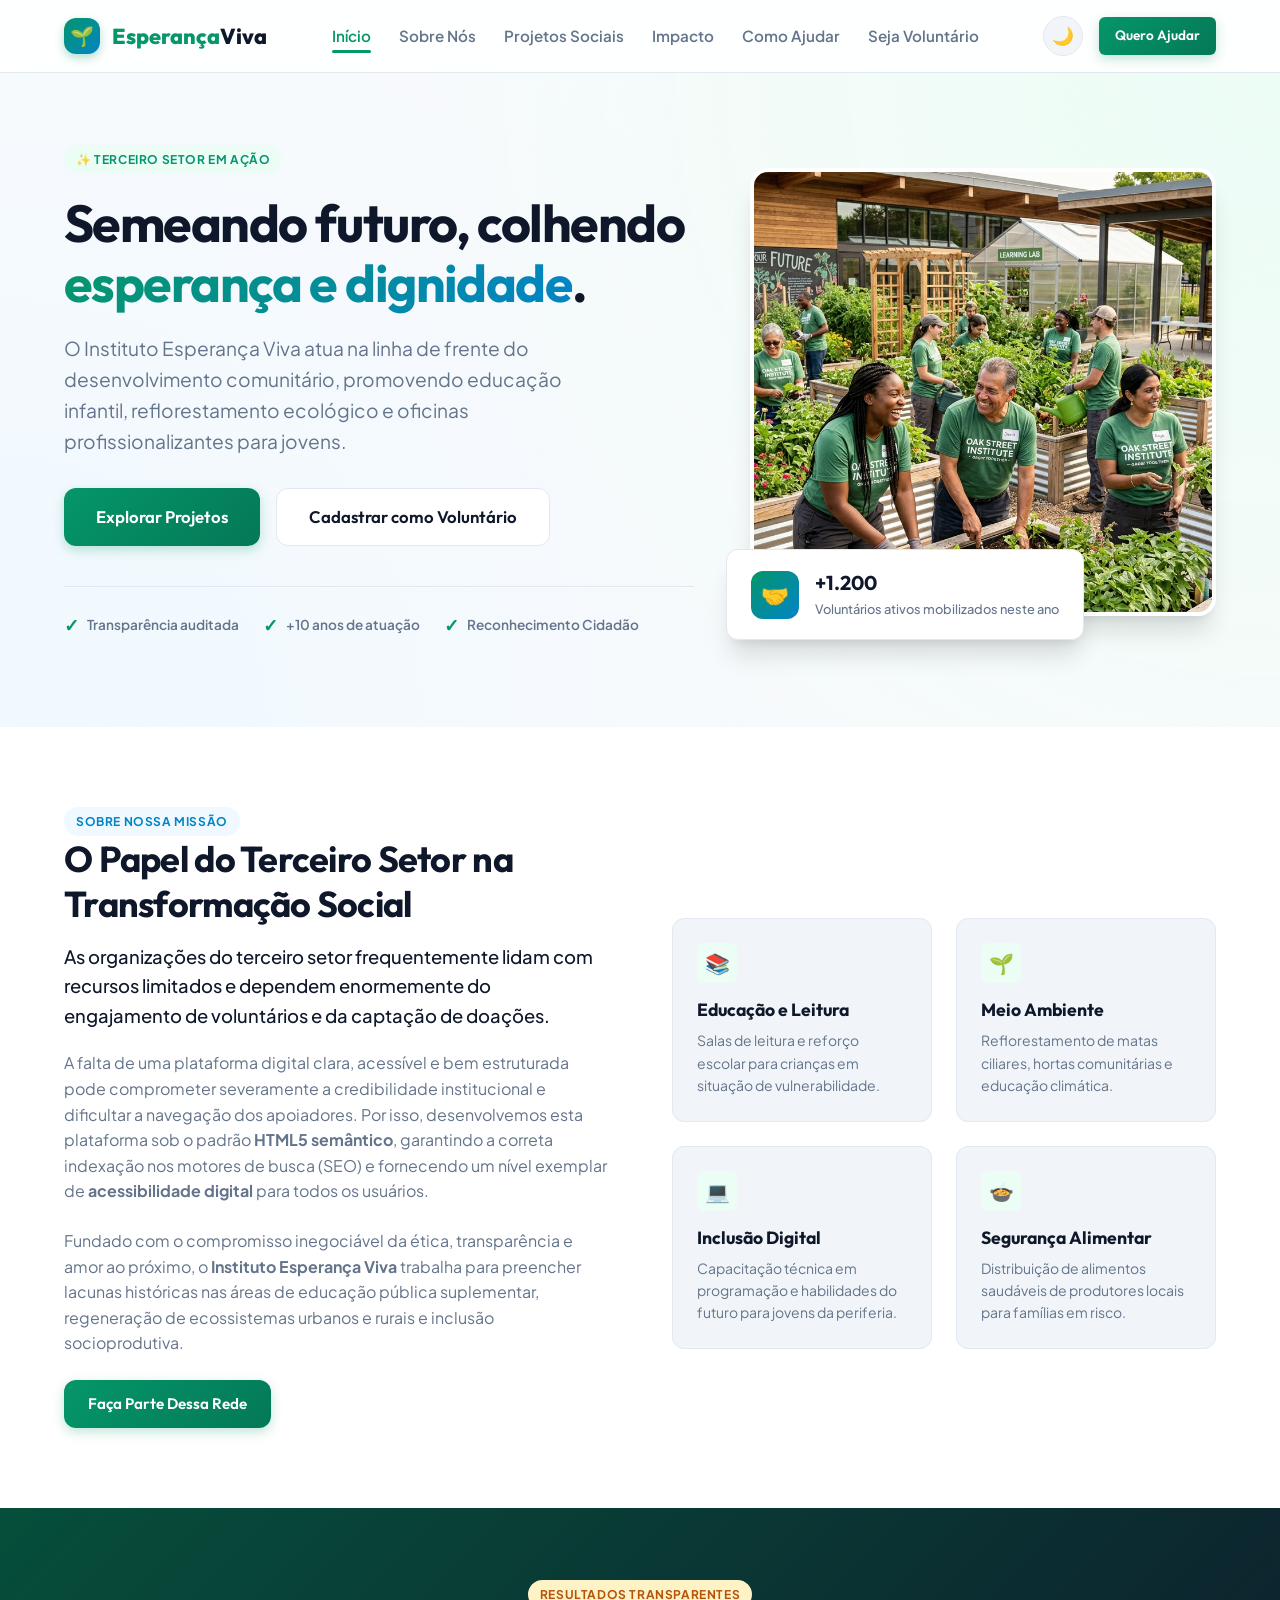
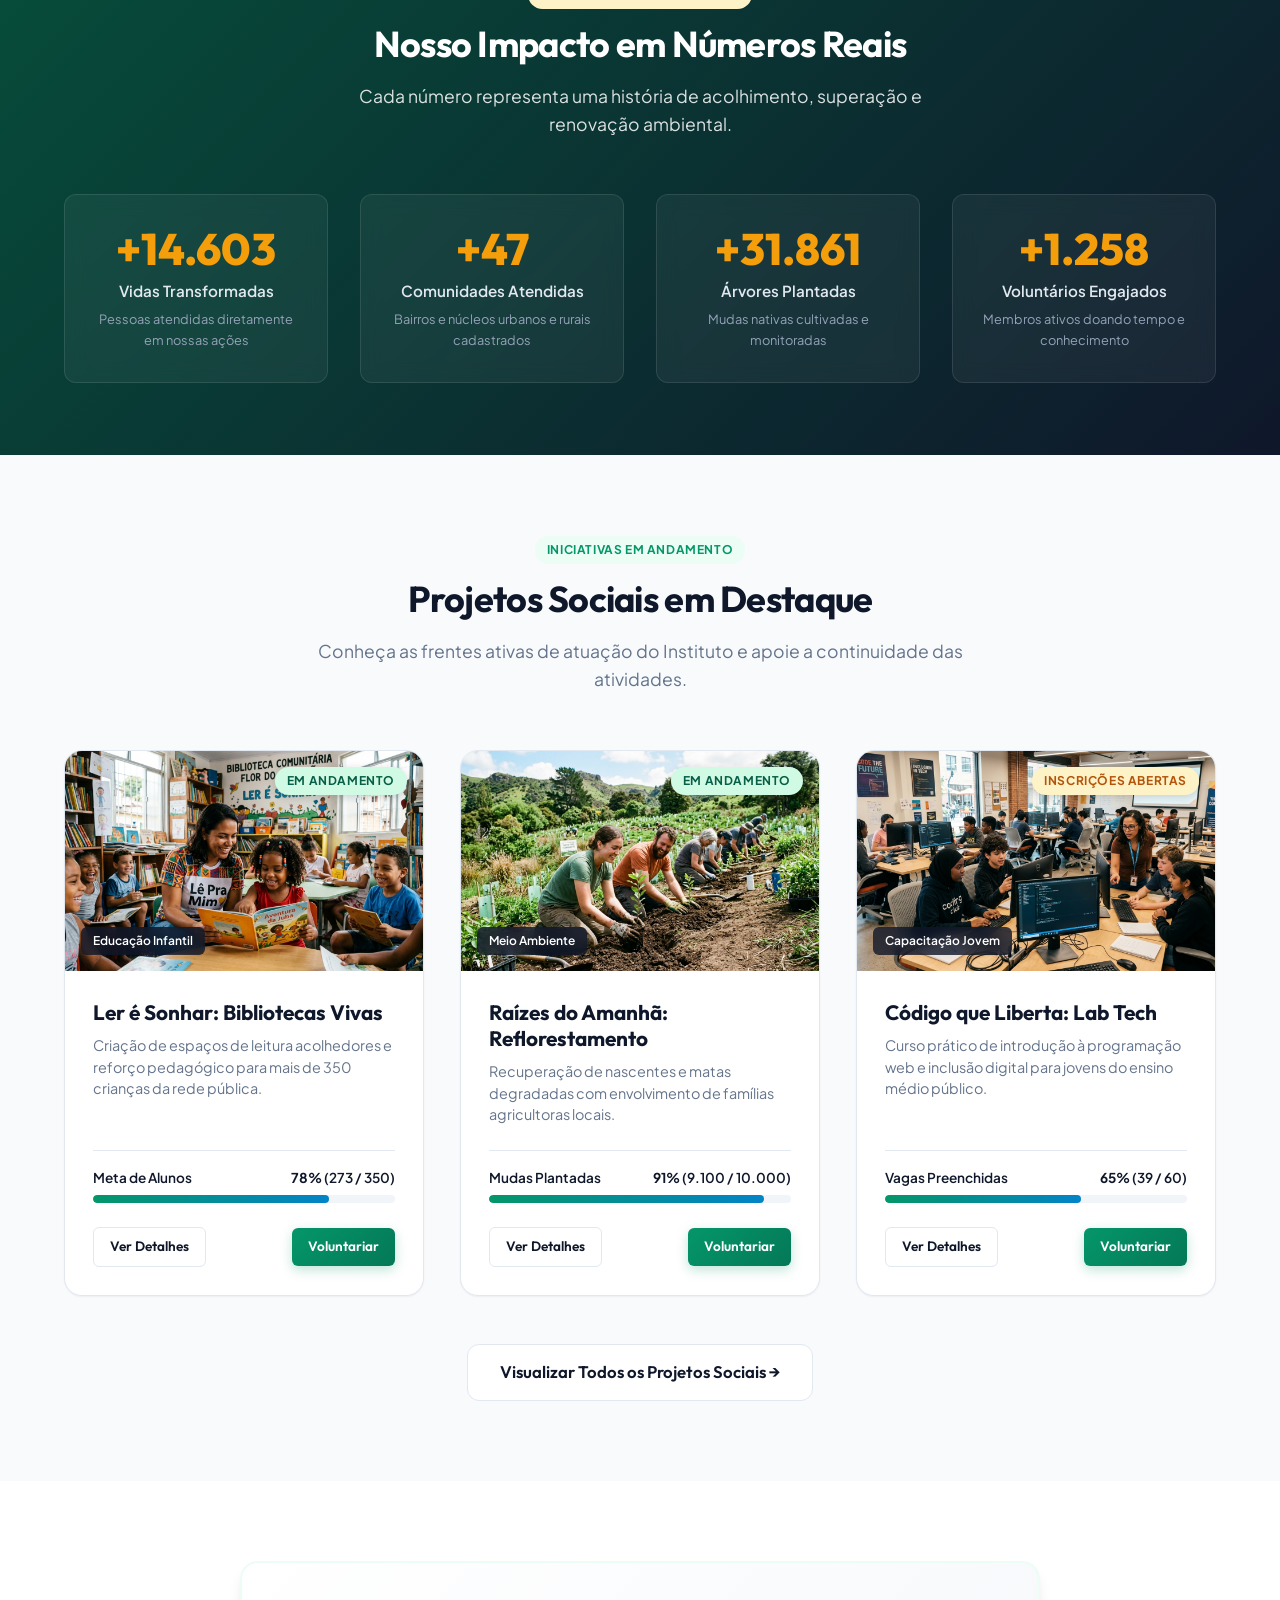
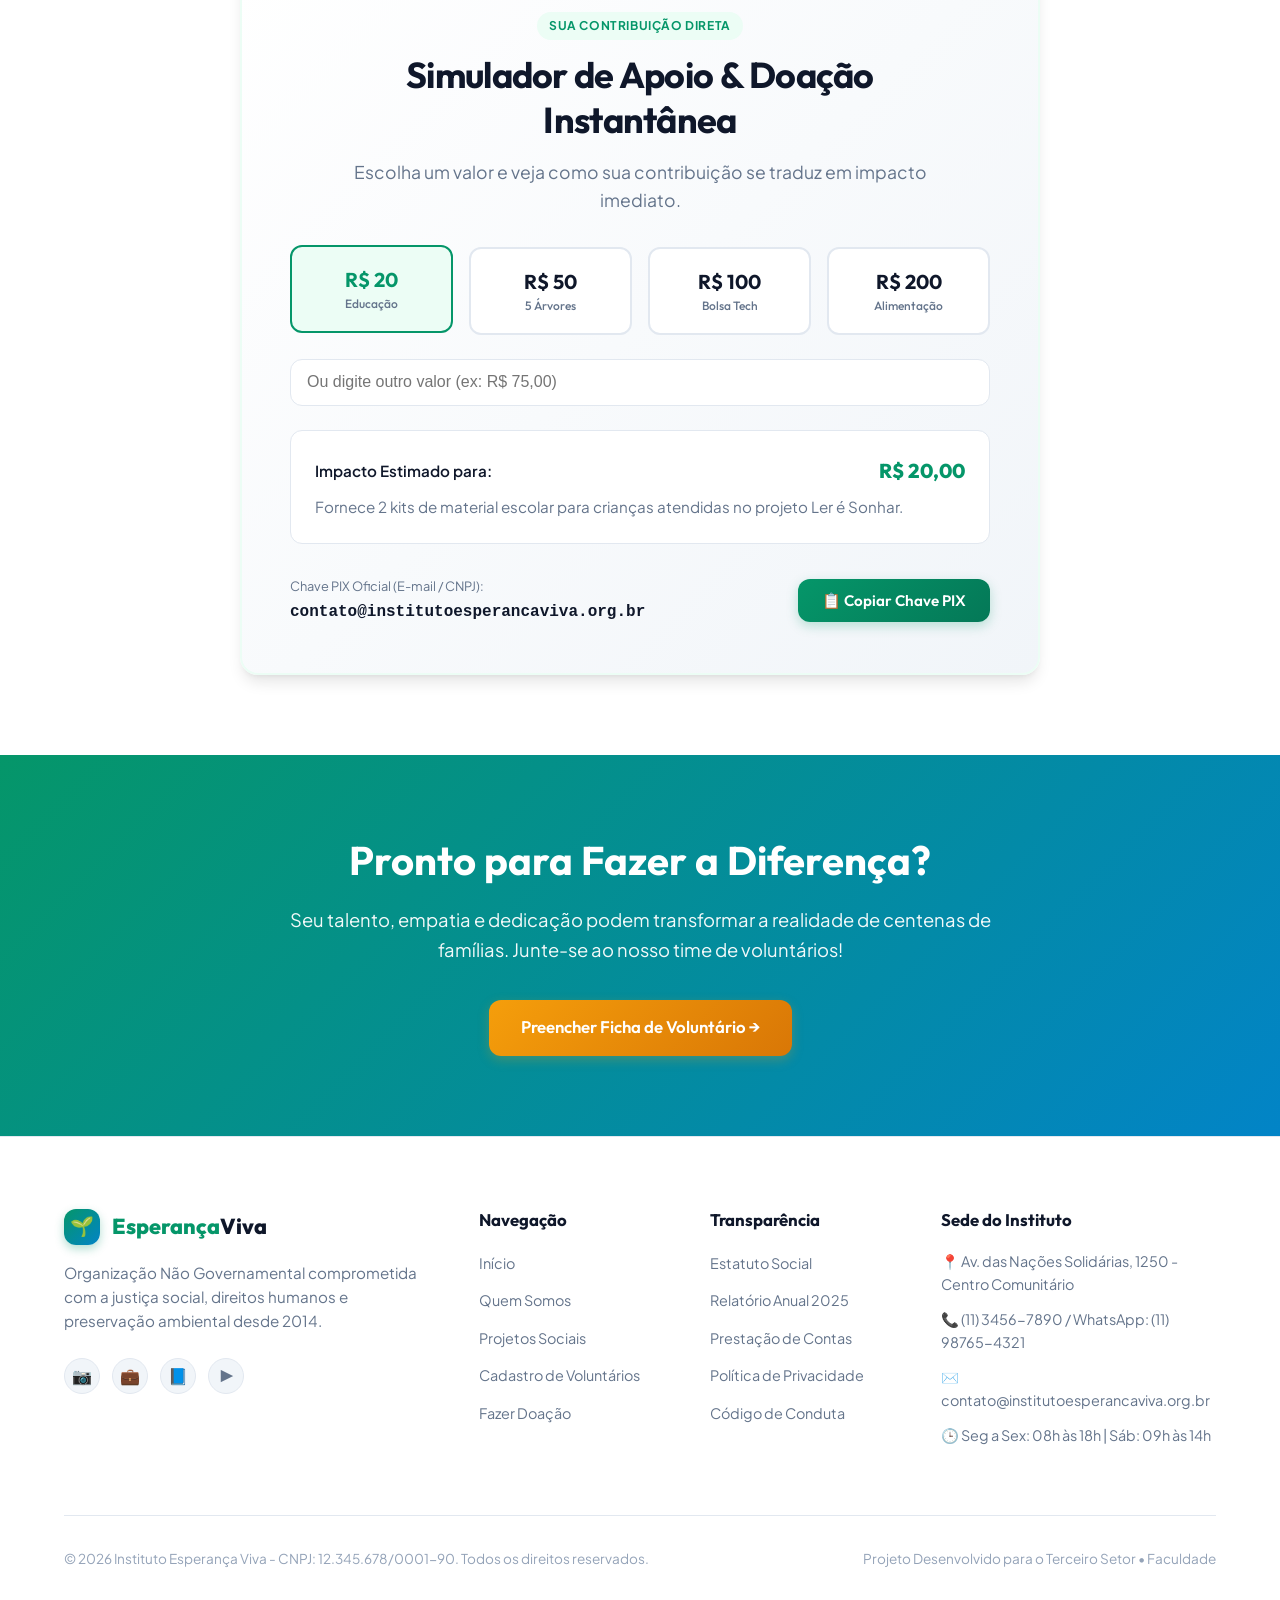
==== commit 5d5b0b26: "docs & feat: aplicar especificacoes exatas do contexto e desafio academico" ====
--- a/index.html
+++ b/index.html
@@ -120,13 +120,13 @@
             <span class="badge badge-secondary">Sobre Nossa Missão</span>
             <h2 class="section-title" id="aboutHeading">O Papel do Terceiro Setor na Transformação Social</h2>
             <p class="about-lead">
-              As organizações da sociedade civil são pontes fundamentais entre a necessidade da comunidade e soluções sustentáveis de longo prazo.
+              As organizações do terceiro setor frequentemente lidam com recursos limitados e dependem enormemente do engajamento de voluntários e da captação de doações.
             </p>
             <p class="about-text">
-              Fundado com o compromisso inegociável da ética, transparência e amor ao próximo, o <strong>Instituto Esperança Viva</strong> trabalha para preencher lacunas históricas nas áreas de educação pública suplementar e regeneração de ecossistemas urbanos e rurais.
+              A falta de uma plataforma digital clara, acessível e bem estruturada pode comprometer severamente a credibilidade institucional e dificultar a navegação dos apoiadores. Por isso, desenvolvemos esta plataforma sob o padrão <strong>HTML5 semântico</strong>, garantindo a correta indexação nos motores de busca (SEO) e fornecendo um nível exemplar de <strong>acessibilidade digital</strong> para todos os usuários.
             </p>
             <p class="about-text">
-              Acreditamos que o voluntariado qualificado e o investimento consciente geram círculos virtuosos capazes de transformar famílias e territórios inteiros.
+              Fundado com o compromisso inegociável da ética, transparência e amor ao próximo, o <strong>Instituto Esperança Viva</strong> trabalha para preencher lacunas históricas nas áreas de educação pública suplementar, regeneração de ecossistemas urbanos e rurais e inclusão socioprodutiva.
             </p>
             <a href="cadastro.html" class="btn btn-primary">Faça Parte Dessa Rede</a>
           </div>
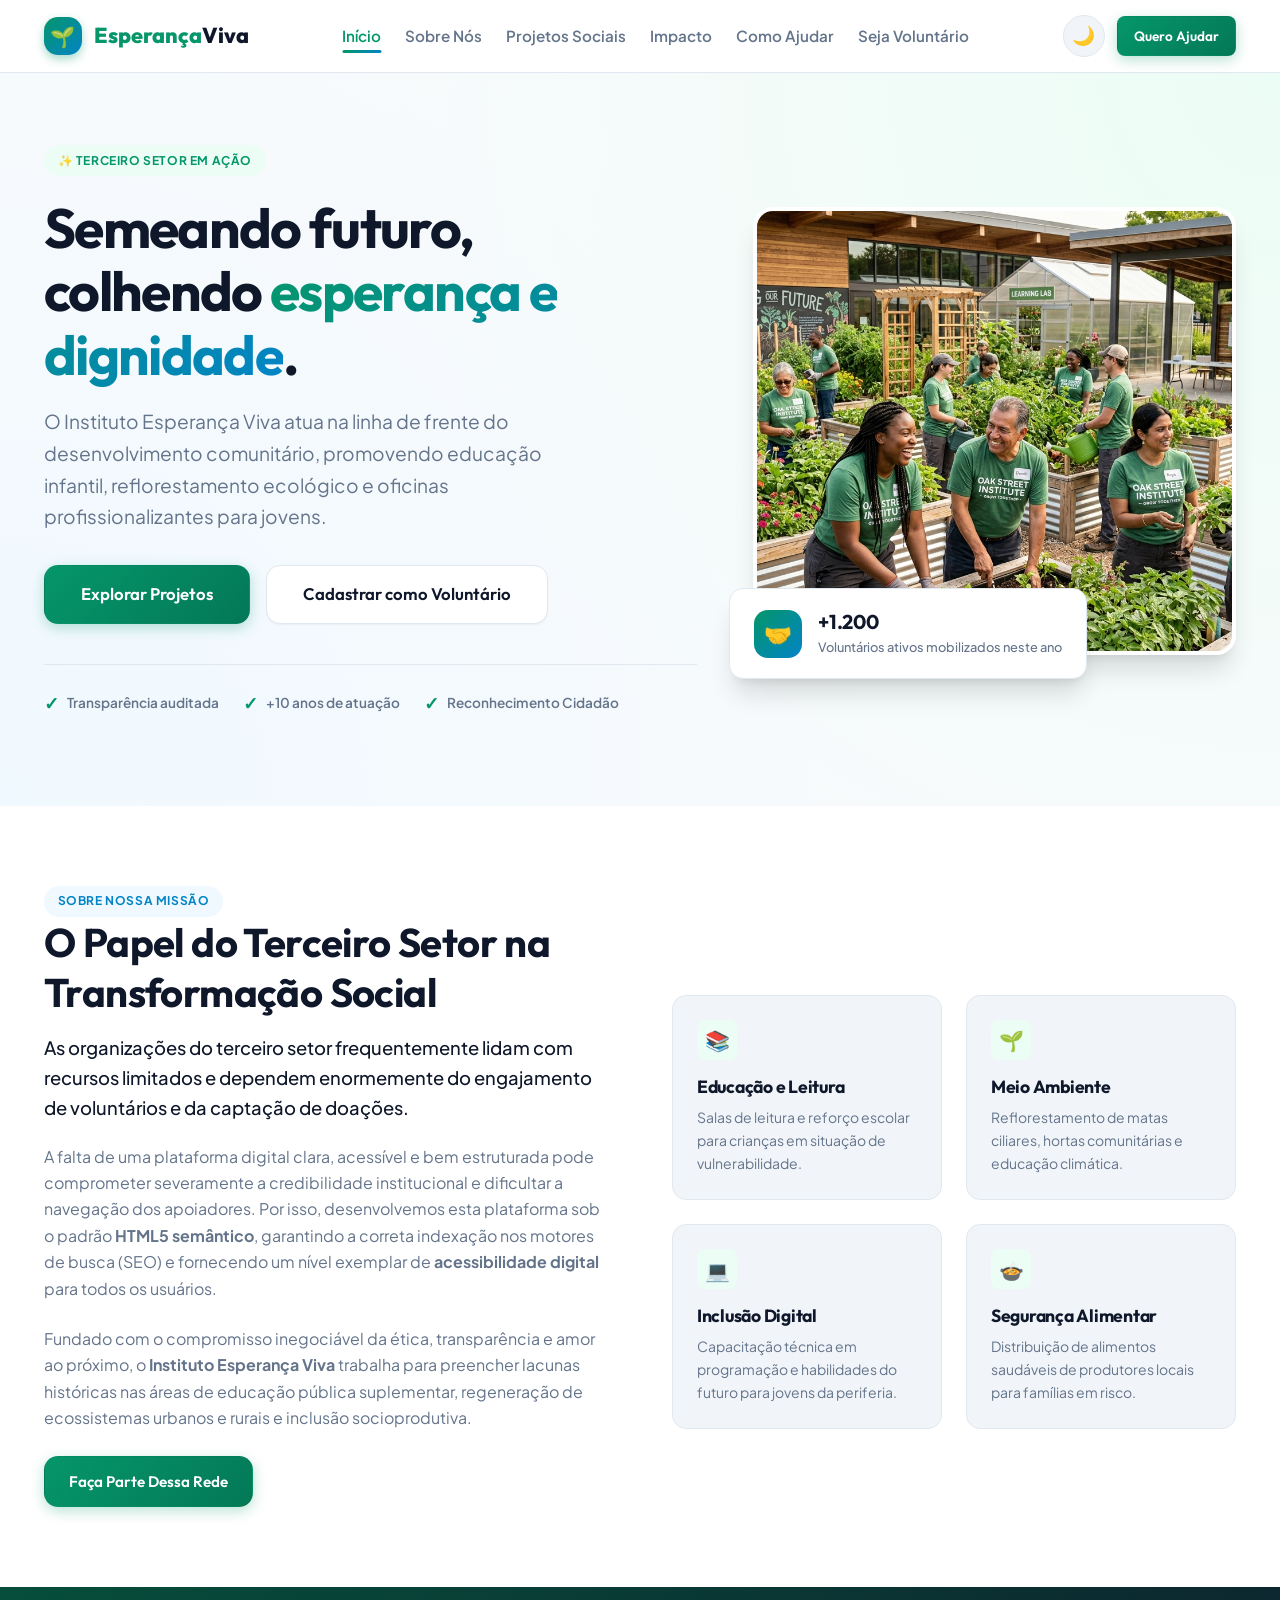
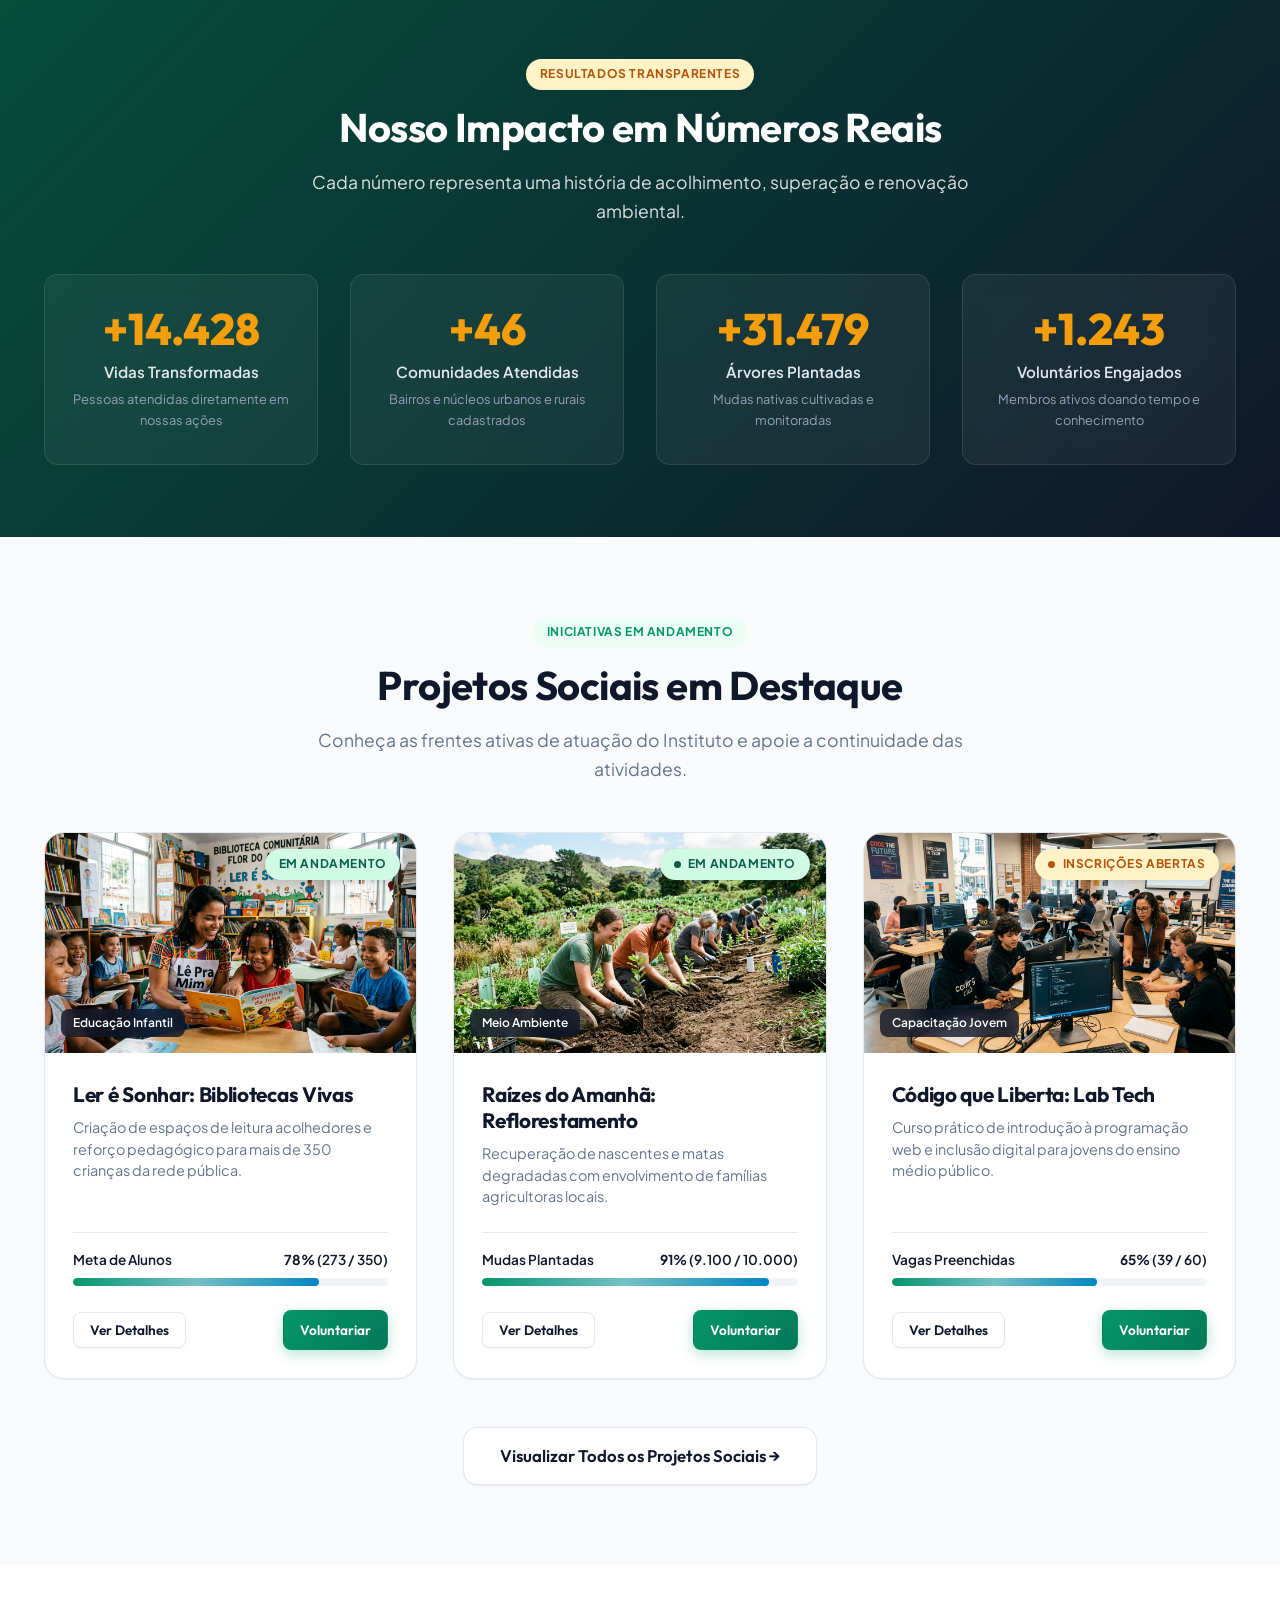
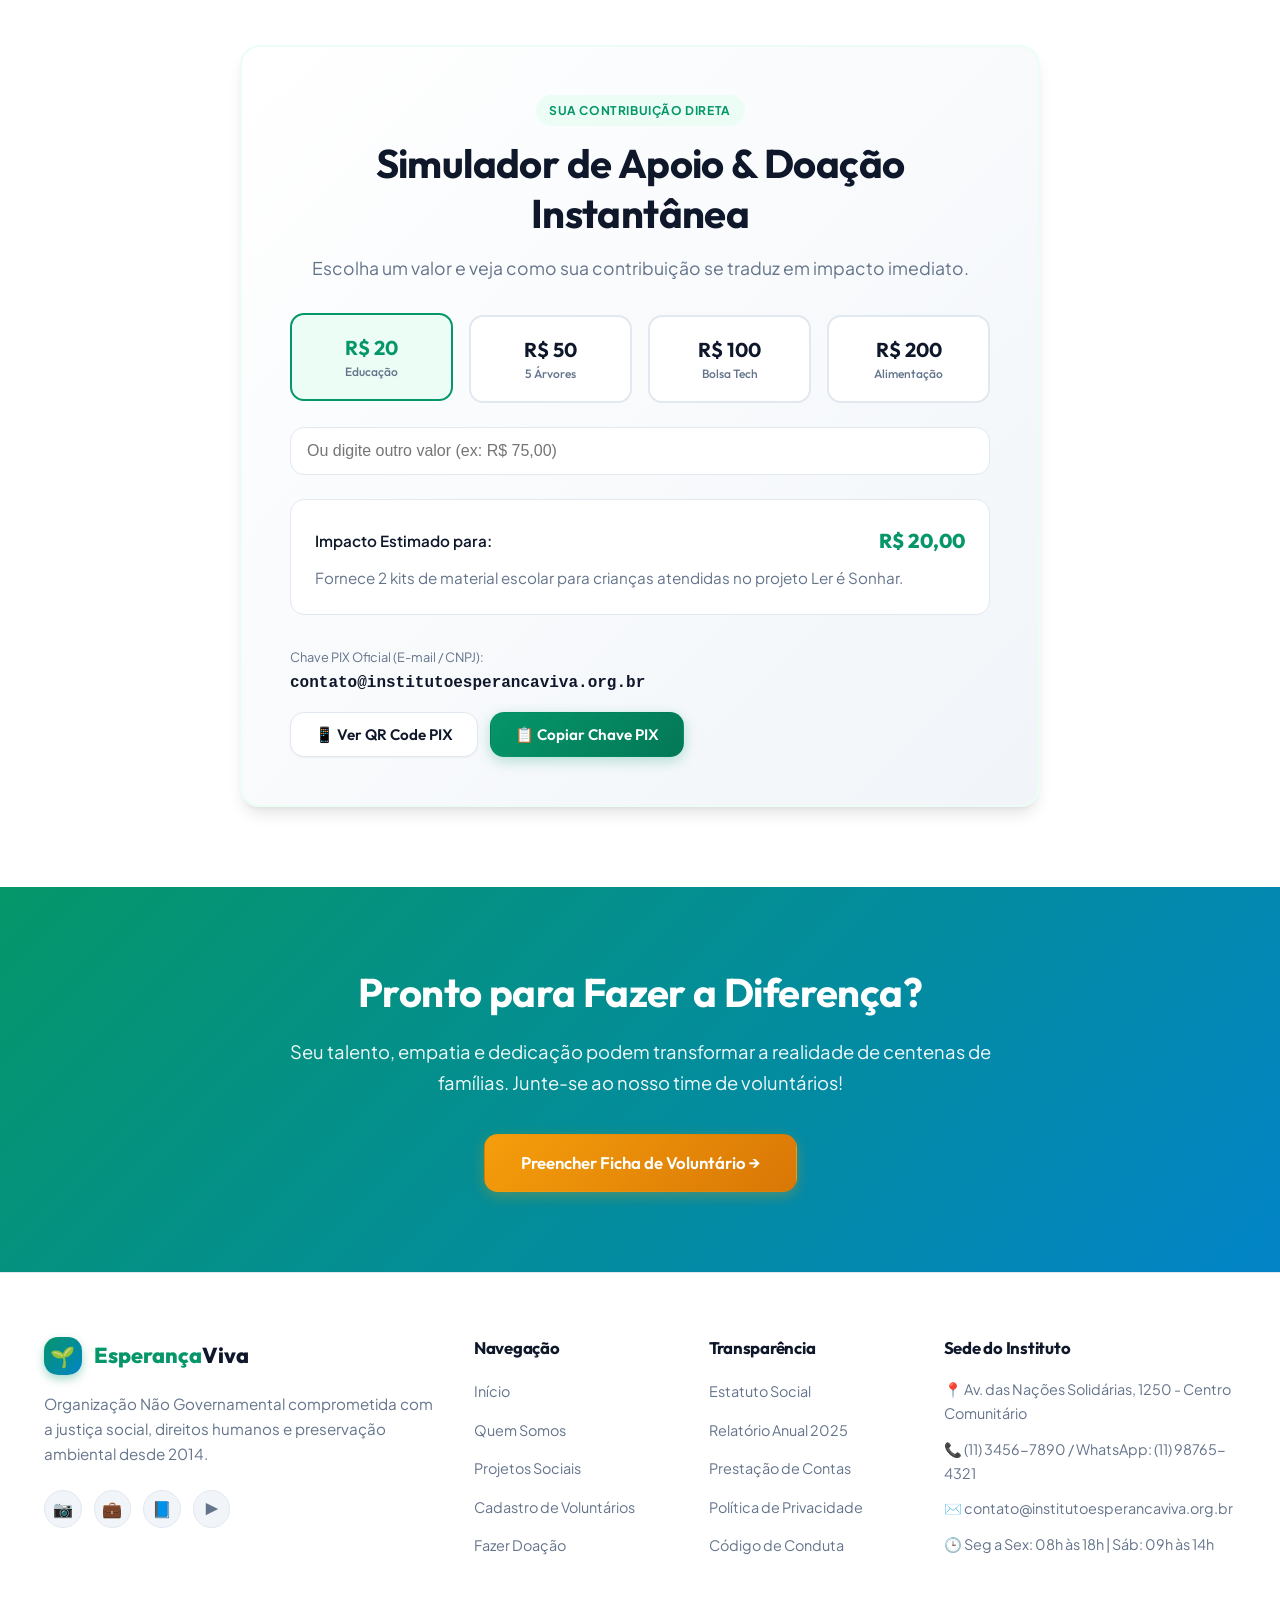
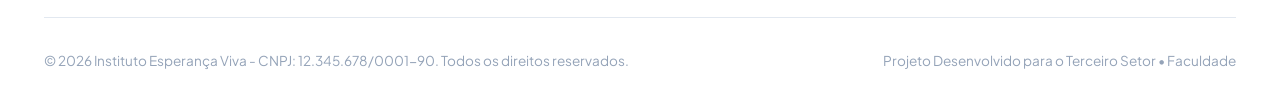
==== commit 78bb0827: "feat: design system avancado em CSS3, layouts Grid e Flexbox, modais acessiveis e animacoes" ====
--- a/index.html
+++ b/index.html
@@ -51,7 +51,11 @@
       <div class="header-actions">
         <button type="button" class="theme-toggle-btn" id="themeToggle" aria-label="Alternar tema claro e escuro">🌙</button>
         <a href="cadastro.html" class="btn btn-primary btn-sm">Quero Ajudar</a>
-        <button type="button" class="mobile-menu-btn" id="mobileMenuBtn" aria-label="Abrir menu de navegação" aria-expanded="false">☰</button>
+        <button type="button" class="mobile-menu-btn" id="mobileMenuBtn" aria-label="Abrir menu de navegação" aria-expanded="false">
+          <span class="hamburger-bar" aria-hidden="true"></span>
+          <span class="hamburger-bar" aria-hidden="true"></span>
+          <span class="hamburger-bar" aria-hidden="true"></span>
+        </button>
       </div>
     </div>
   </header>
@@ -231,7 +235,7 @@
               </div>
 
               <div class="project-footer">
-                <a href="projetos.html" class="btn btn-secondary btn-sm">Ver Detalhes</a>
+                <button type="button" class="btn btn-secondary btn-sm btn-details">Ver Detalhes</button>
                 <a href="cadastro.html" class="btn btn-primary btn-sm">Voluntariar</a>
               </div>
             </div>
@@ -240,7 +244,7 @@
           <!-- Card 2: Meio Ambiente -->
           <article class="project-card" data-category="ambiente">
             <div class="project-thumb">
-              <span class="badge badge-success project-badge-status">Em Andamento</span>
+              <span class="badge badge-success project-badge-status"><span class="pulse-dot"></span> Em Andamento</span>
               <span class="project-category-tag">Meio Ambiente</span>
               <img src="assets/images/project-meio-ambiente.jpg" alt="Voluntários plantando mudas de árvores em encosta" loading="lazy">
             </div>
@@ -259,7 +263,7 @@
               </div>
 
               <div class="project-footer">
-                <a href="projetos.html" class="btn btn-secondary btn-sm">Ver Detalhes</a>
+                <button type="button" class="btn btn-secondary btn-sm btn-details">Ver Detalhes</button>
                 <a href="cadastro.html" class="btn btn-primary btn-sm">Voluntariar</a>
               </div>
             </div>
@@ -268,7 +272,7 @@
           <!-- Card 3: Tecnologia & Inclusão -->
           <article class="project-card" data-category="tecnologia">
             <div class="project-thumb">
-              <span class="badge badge-accent project-badge-status">Inscrições Abertas</span>
+              <span class="badge badge-accent project-badge-status"><span class="pulse-dot"></span> Inscrições Abertas</span>
               <span class="project-category-tag">Capacitação Jovem</span>
               <img src="assets/images/project-tecnologia.jpg" alt="Jovens em laboratório de informática aprendendo código" loading="lazy">
             </div>
@@ -287,7 +291,7 @@
               </div>
 
               <div class="project-footer">
-                <a href="projetos.html" class="btn btn-secondary btn-sm">Ver Detalhes</a>
+                <button type="button" class="btn btn-secondary btn-sm btn-details">Ver Detalhes</button>
                 <a href="cadastro.html" class="btn btn-primary btn-sm">Voluntariar</a>
               </div>
             </div>
@@ -345,7 +349,10 @@
               <span style="font-size: 0.8rem; color: var(--text-muted); display: block;">Chave PIX Oficial (E-mail / CNPJ):</span>
               <strong style="font-family: monospace; font-size: 1rem; color: var(--text-main);">contato@institutoesperancaviva.org.br</strong>
             </div>
-            <button type="button" class="btn btn-primary" id="copyPixBtn">📋 Copiar Chave PIX</button>
+            <div style="display: flex; gap: 0.75rem;">
+              <button type="button" class="btn btn-secondary" id="openPixModalBtn">📱 Ver QR Code PIX</button>
+              <button type="button" class="btn btn-primary copy-pix-btn" id="copyPixBtn">📋 Copiar Chave PIX</button>
+            </div>
           </div>
         </div>
       </div>
@@ -428,6 +435,75 @@
     </div>
   </footer>
 
+  <!-- =========================================================================
+       Modais Acessíveis (WCAG Compliant)
+       ========================================================================= -->
+  <!-- Modal 1: Detalhes do Projeto -->
+  <div class="modal-overlay" id="projectDetailModal" role="dialog" aria-modal="true" aria-hidden="true" aria-labelledby="modalProjectTitle">
+    <div class="modal-dialog">
+      <div class="modal-header">
+        <h3 class="modal-title" id="modalProjectTitle">Dossiê do Projeto Social</h3>
+        <button type="button" class="modal-close-btn" onclick="closeModal('projectDetailModal')" aria-label="Fechar janela">✕</button>
+      </div>
+      <div class="modal-body">
+        <img id="modalProjectImg" src="assets/images/project-educacao.jpg" alt="Foto da iniciativa" class="modal-project-img">
+        <p id="modalProjectDesc" style="color: var(--text-main); font-size: 1rem;"></p>
+        
+        <div class="modal-stats-grid">
+          <div class="modal-stat-box">
+            <strong id="modalProjectGoal">78%</strong>
+            <span>Meta em Andamento</span>
+          </div>
+          <div class="modal-stat-box">
+            <strong id="modalProjectVolunteers">42</strong>
+            <span>Equipe Ativa</span>
+          </div>
+          <div class="modal-stat-box">
+            <strong id="modalProjectLocation">Polo Regional</strong>
+            <span>Local de Atuação</span>
+          </div>
+        </div>
+
+        <div style="background-color: var(--primary-light); padding: 1.25rem; border-radius: var(--radius-sm); border: 1px solid var(--primary);">
+          <strong style="color: var(--primary); display: block; margin-bottom: 0.35rem; font-size: 0.95rem;">Impacto Comunitário Mensurável:</strong>
+          <p id="modalProjectImpact" style="font-size: 0.875rem; margin: 0; color: var(--text-main); line-height: 1.5;"></p>
+        </div>
+      </div>
+      <div class="modal-footer">
+        <button type="button" class="btn btn-secondary btn-sm" onclick="closeModal('projectDetailModal')">Fechar</button>
+        <a href="cadastro.html" class="btn btn-primary btn-sm">Quero Ser Voluntário Neste Projeto</a>
+      </div>
+    </div>
+  </div>
+
+  <!-- Modal 2: QR Code PIX Instantâneo -->
+  <div class="modal-overlay" id="pixModal" role="dialog" aria-modal="true" aria-hidden="true" aria-labelledby="pixModalTitle">
+    <div class="modal-dialog" style="max-width: 480px;">
+      <div class="modal-header">
+        <h3 class="modal-title" id="pixModalTitle">Doação Instantânea via PIX</h3>
+        <button type="button" class="modal-close-btn" onclick="closeModal('pixModal')" aria-label="Fechar janela">✕</button>
+      </div>
+      <div class="modal-body" style="text-align: center;">
+        <span class="badge badge-primary">Valor Selecionado: <span id="pixModalAmount">R$ 20,00</span></span>
+        <p style="font-size: 0.9rem; margin-top: 0.5rem;">Abra o app do seu banco, escolha <strong>Pagar via PIX</strong> e aponte a câmera para o QR Code abaixo:</p>
+        
+        <div class="pix-qr-box">
+          <div class="qr-code-graphic" aria-label="Simulador de QR Code PIX"></div>
+          <span style="font-size: 0.75rem; color: var(--text-muted);">QR Code gerado para transferência imediata</span>
+        </div>
+
+        <div style="background-color: var(--bg-subtle); padding: 0.85rem; border-radius: var(--radius-sm); border: 1px solid var(--border); font-size: 0.85rem; word-break: break-all;">
+          <strong>Chave Oficial (E-mail):</strong><br>
+          <span style="color: var(--primary); font-family: monospace; font-weight: 700;">contato@institutoesperancaviva.org.br</span>
+        </div>
+      </div>
+      <div class="modal-footer">
+        <button type="button" class="btn btn-secondary btn-sm" onclick="closeModal('pixModal')">Fechar</button>
+        <button type="button" class="btn btn-primary btn-sm copy-pix-btn">Copiar Chave</button>
+      </div>
+    </div>
+  </div>
+
   <!-- Scripts -->
   <script src="js/main.js"></script>
   <script src="js/projects.js"></script>
--- a/css/style.css
+++ b/css/style.css
@@ -1,9 +1,12 @@
 /* ==========================================================================
    Design System & Global Styles - Instituto Esperança Viva (ONG)
+   Padrão Avançado CSS3: Tokens, Flexbox, Grid, Modais, Acessibilidade e Temas
    ========================================================================== */
 
 :root {
-  /* Color Palette - Nature, Hope & Sophistication */
+  /* ------------------------------------------------------------------------
+     1. Color Palette - Design Tokens (Socioambiental & Dignidade)
+     ------------------------------------------------------------------------ */
   --primary: #059669;
   --primary-hover: #047857;
   --primary-light: #ecfdf5;
@@ -11,13 +14,16 @@
   --secondary: #0284c7;
   --secondary-hover: #0369a1;
   --secondary-light: #f0f9ff;
+  --secondary-dark: #075985;
   --accent: #f59e0b;
   --accent-hover: #d97706;
-  
-  /* Neutral Colors (Light Theme) */
+  --accent-light: #fef3c7;
+  
+  /* Neutral Color Tokens (Light Theme) */
   --bg-main: #f8fafc;
   --bg-surface: #ffffff;
   --bg-subtle: #f1f5f9;
+  --bg-glass: rgba(255, 255, 255, 0.88);
   --border: #e2e8f0;
   --border-focus: #059669;
   
@@ -33,29 +39,67 @@
   --error-bg: #fee2e2;
   --warning: #f59e0b;
   --warning-bg: #fef3c7;
-  
-  /* Elevation & Shadows */
+  --info: #0284c7;
+  --info-bg: #e0f2fe;
+  
+  /* ------------------------------------------------------------------------
+     2. Spacing Scale Tokens
+     ------------------------------------------------------------------------ */
+  --space-1: 0.25rem;  /* 4px */
+  --space-2: 0.5rem;   /* 8px */
+  --space-3: 0.75rem;  /* 12px */
+  --space-4: 1rem;     /* 16px */
+  --space-5: 1.25rem;  /* 20px */
+  --space-6: 1.5rem;   /* 24px */
+  --space-8: 2rem;     /* 32px */
+  --space-10: 2.5rem;  /* 40px */
+  --space-12: 3rem;    /* 48px */
+  --space-16: 4rem;    /* 64px */
+  --space-20: 5rem;    /* 80px */
+  
+  /* ------------------------------------------------------------------------
+     3. Elevation & Shadows
+     ------------------------------------------------------------------------ */
   --shadow-sm: 0 1px 2px 0 rgb(0 0 0 / 0.05);
   --shadow-md: 0 4px 6px -1px rgb(0 0 0 / 0.08), 0 2px 4px -2px rgb(0 0 0 / 0.06);
   --shadow-lg: 0 10px 15px -3px rgb(0 0 0 / 0.1), 0 4px 6px -4px rgb(0 0 0 / 0.08);
   --shadow-xl: 0 20px 25px -5px rgb(0 0 0 / 0.12), 0 8px 10px -6px rgb(0 0 0 / 0.08);
-  
-  /* Typography & Geometry */
+  --shadow-glow: 0 0 25px rgba(5, 150, 105, 0.25);
+  
+  /* ------------------------------------------------------------------------
+     4. Geometry & Layering (Z-Index Scale)
+     ------------------------------------------------------------------------ */
+  --radius-xs: 4px;
+  --radius-sm: 8px;
+  --radius-md: 14px;
+  --radius-lg: 20px;
+  --radius-full: 9999px;
+  
+  --z-base: 1;
+  --z-dropdown: 50;
+  --z-sticky: 100;
+  --z-drawer: 800;
+  --z-backdrop: 900;
+  --z-modal: 1000;
+  --z-toast: 1100;
+
+  /* Typography & Transitions */
   --font-heading: 'Outfit', -apple-system, BlinkMacSystemFont, 'Segoe UI', Roboto, sans-serif;
   --font-body: 'Plus Jakarta Sans', -apple-system, BlinkMacSystemFont, 'Segoe UI', Roboto, sans-serif;
-  --radius-sm: 6px;
-  --radius-md: 12px;
-  --radius-lg: 18px;
-  --radius-full: 9999px;
+  --transition-fast: 0.15s cubic-bezier(0.4, 0, 0.2, 1);
   --transition: all 0.25s cubic-bezier(0.4, 0, 0.2, 1);
-  --container-max: 1200px;
-}
-
-/* Dark Theme Variables */
+  --transition-smooth: all 0.35s cubic-bezier(0.16, 1, 0.3, 1);
+  --container-max: 1240px;
+}
+
+/* --------------------------------------------------------------------------
+   Dark Theme Overrides
+   -------------------------------------------------------------------------- */
 [data-theme="dark"] {
   --bg-main: #0b1120;
   --bg-surface: #131c31;
   --bg-subtle: #1e293b;
+  --bg-glass: rgba(19, 28, 49, 0.9);
   --border: #334155;
   --border-focus: #10b981;
   
@@ -63,13 +107,17 @@
   --text-muted: #94a3b8;
   --text-light: #64748b;
   
-  --primary-light: rgba(5, 150, 105, 0.15);
-  --secondary-light: rgba(2, 132, 199, 0.15);
-  --shadow-md: 0 4px 12px rgba(0, 0, 0, 0.4);
-  --shadow-lg: 0 10px 24px rgba(0, 0, 0, 0.5);
-}
-
-/* Reset & Box Sizing */
+  --primary-light: rgba(5, 150, 105, 0.18);
+  --secondary-light: rgba(2, 132, 199, 0.18);
+  --accent-light: rgba(245, 158, 11, 0.18);
+  --shadow-md: 0 4px 12px rgba(0, 0, 0, 0.45);
+  --shadow-lg: 0 10px 24px rgba(0, 0, 0, 0.55);
+  --shadow-xl: 0 20px 30px rgba(0, 0, 0, 0.65);
+}
+
+/* ==========================================================================
+   Reset & Accessibility Foundation
+   ========================================================================== */
 *, *::before, *::after {
   box-sizing: border-box;
   margin: 0;
@@ -79,13 +127,14 @@
 html {
   scroll-behavior: smooth;
   font-size: 16px;
+  -webkit-text-size-adjust: 100%;
 }
 
 body {
   font-family: var(--font-body);
   background-color: var(--bg-main);
   color: var(--text-main);
-  line-height: 1.6;
+  line-height: 1.65;
   min-height: 100vh;
   display: flex;
   flex-direction: column;
@@ -93,22 +142,40 @@
   overflow-x: hidden;
 }
 
-/* Container */
+/* Acessibilidade WCAG AAA: Anel de foco visível de alto contraste */
+:focus-visible {
+  outline: 3px solid var(--primary);
+  outline-offset: 3px;
+  border-radius: var(--radius-xs);
+}
+
+/* Respeito às preferências do usuário para redução de movimento */
+@media (prefers-reduced-motion: reduce) {
+  *, *::before, *::after {
+    animation-duration: 0.01ms !important;
+    animation-iteration-count: 1 !important;
+    transition-duration: 0.01ms !important;
+    scroll-behavior: auto !important;
+  }
+}
+
+/* Container Estrutural */
 .container {
   width: 100%;
   max-width: var(--container-max);
   margin-left: auto;
   margin-right: auto;
-  padding-left: 1.5rem;
-  padding-right: 1.5rem;
-}
-
-/* Typography Helpers */
+  padding-left: var(--space-6);
+  padding-right: var(--space-6);
+}
+
+/* Tipografia Semântica */
 h1, h2, h3, h4, h5, h6 {
   font-family: var(--font-heading);
   color: var(--text-main);
   line-height: 1.25;
   font-weight: 700;
+  letter-spacing: -0.015em;
 }
 
 a {
@@ -124,23 +191,19 @@
 }
 
 /* ==========================================================================
-   Header & Navigation
+   Header & Navegação (Desktop & Mobile com Morphing Hamburger)
    ========================================================================== */
 .site-header {
   position: sticky;
   top: 0;
-  z-index: 100;
-  background-color: rgba(255, 255, 255, 0.85);
-  backdrop-filter: blur(12px);
-  -webkit-backdrop-filter: blur(12px);
+  z-index: var(--z-sticky);
+  background-color: var(--bg-glass);
+  backdrop-filter: blur(14px);
+  -webkit-backdrop-filter: blur(14px);
   border-bottom: 1px solid var(--border);
   transition: var(--transition);
 }
 
-[data-theme="dark"] .site-header {
-  background-color: rgba(19, 28, 49, 0.85);
-}
-
 .header-container {
   display: flex;
   align-items: center;
@@ -148,11 +211,11 @@
   height: 4.5rem;
 }
 
-/* Logo */
+/* Logo Semântico */
 .logo {
-  display: flex;
-  align-items: center;
-  gap: 0.75rem;
+  display: inline-flex;
+  align-items: center;
+  gap: var(--space-3);
   font-family: var(--font-heading);
   font-weight: 800;
   font-size: 1.35rem;
@@ -160,34 +223,34 @@
 }
 
 .logo-icon {
-  width: 2.25rem;
-  height: 2.25rem;
+  width: 2.35rem;
+  height: 2.35rem;
   background: linear-gradient(135deg, var(--primary), var(--secondary));
   color: #fff;
   border-radius: var(--radius-md);
   display: flex;
   align-items: center;
   justify-content: center;
-  font-size: 1.2rem;
-  box-shadow: 0 4px 10px rgba(5, 150, 105, 0.3);
+  font-size: 1.25rem;
+  box-shadow: 0 4px 10px rgba(5, 150, 105, 0.35);
 }
 
 .logo span {
   color: var(--text-main);
 }
 
-/* Navigation Links */
+/* Navegação Principal (Flexbox) */
 .main-nav {
   display: flex;
   align-items: center;
-  gap: 2rem;
+  gap: var(--space-8);
 }
 
 .nav-list {
   display: flex;
   align-items: center;
   list-style: none;
-  gap: 1.75rem;
+  gap: var(--space-6);
 }
 
 .nav-link {
@@ -195,7 +258,7 @@
   font-size: 0.95rem;
   color: var(--text-muted);
   position: relative;
-  padding: 0.5rem 0;
+  padding: var(--space-2) 0;
 }
 
 .nav-link:hover,
@@ -203,108 +266,165 @@
   color: var(--primary);
 }
 
-.nav-link.active::after {
+.nav-link::after {
   content: '';
   position: absolute;
   bottom: 0;
-  left: 0;
+  left: 50%;
+  width: 0;
+  height: 3px;
+  background: linear-gradient(90deg, var(--primary), var(--secondary));
+  border-radius: var(--radius-full);
+  transition: all 0.3s cubic-bezier(0.16, 1, 0.3, 1);
+  transform: translateX(-50%);
+}
+
+.nav-link:hover::after,
+.nav-link.active::after {
   width: 100%;
-  height: 3px;
-  background-color: var(--primary);
-  border-radius: var(--radius-full);
-}
-
-/* Header Actions */
+}
+
+/* Ações do Topo */
 .header-actions {
   display: flex;
   align-items: center;
-  gap: 1rem;
-}
-
-/* Theme Toggle Button */
+  gap: var(--space-3);
+}
+
+/* Alternador de Tema */
 .theme-toggle-btn {
   background: var(--bg-subtle);
   border: 1px solid var(--border);
   color: var(--text-main);
-  width: 2.5rem;
-  height: 2.5rem;
+  width: 2.65rem;
+  height: 2.65rem;
   border-radius: var(--radius-full);
   display: flex;
   align-items: center;
   justify-content: center;
   cursor: pointer;
-  font-size: 1.1rem;
+  font-size: 1.15rem;
   transition: var(--transition);
 }
 
 .theme-toggle-btn:hover {
   background-color: var(--border);
-  transform: rotate(15deg);
-}
-
-/* Mobile Menu Toggle */
+  transform: rotate(20deg) scale(1.05);
+}
+
+/* Morphing Hamburger Menu Button */
 .mobile-menu-btn {
   display: none;
   background: transparent;
-  border: none;
-  color: var(--text-main);
-  font-size: 1.5rem;
+  border: 1px solid var(--border);
+  border-radius: var(--radius-sm);
+  width: 2.65rem;
+  height: 2.65rem;
   cursor: pointer;
   padding: 0.5rem;
+  position: relative;
+  flex-direction: column;
+  justify-content: space-around;
+  align-items: center;
+  transition: var(--transition);
+}
+
+.mobile-menu-btn .hamburger-bar {
+  width: 1.35rem;
+  height: 2px;
+  background-color: var(--text-main);
+  border-radius: var(--radius-full);
+  transition: var(--transition-smooth);
+}
+
+/* Animação do Hamburger para X quando aberto */
+.mobile-menu-btn.is-active .hamburger-bar:nth-child(1) {
+  transform: translateY(6px) rotate(45deg);
+}
+
+.mobile-menu-btn.is-active .hamburger-bar:nth-child(2) {
+  opacity: 0;
+  transform: scaleX(0);
+}
+
+.mobile-menu-btn.is-active .hamburger-bar:nth-child(3) {
+  transform: translateY(-6px) rotate(-45deg);
+}
+
+/* Overlay de Fundo para Drawer Mobile */
+.nav-backdrop {
+  position: fixed;
+  inset: 0;
+  background: rgba(15, 23, 42, 0.6);
+  backdrop-filter: blur(4px);
+  z-index: calc(var(--z-drawer) - 1);
+  opacity: 0;
+  pointer-events: none;
+  transition: opacity 0.3s ease;
+}
+
+.nav-backdrop.show {
+  opacity: 1;
+  pointer-events: auto;
 }
 
 /* ==========================================================================
-   Buttons & Badges
+   Botões, Badges & Microinterações
    ========================================================================== */
 .btn {
   display: inline-flex;
   align-items: center;
   justify-content: center;
-  gap: 0.5rem;
+  gap: var(--space-2);
   font-family: var(--font-heading);
   font-weight: 600;
   font-size: 0.95rem;
   padding: 0.75rem 1.5rem;
   border-radius: var(--radius-md);
-  border: none;
+  border: 1px solid transparent;
   cursor: pointer;
   transition: var(--transition);
   text-align: center;
+  position: relative;
+  overflow: hidden;
 }
 
 .btn-primary {
   background: linear-gradient(135deg, var(--primary), #047857);
   color: #ffffff;
-  box-shadow: 0 4px 12px rgba(5, 150, 105, 0.25);
+  box-shadow: 0 4px 14px rgba(5, 150, 105, 0.28);
 }
 
 .btn-primary:hover {
   background: linear-gradient(135deg, #047857, #065f46);
-  box-shadow: 0 6px 18px rgba(5, 150, 105, 0.35);
+  box-shadow: 0 6px 20px rgba(5, 150, 105, 0.4);
   transform: translateY(-2px);
 }
 
 .btn-secondary {
   background-color: var(--bg-surface);
   color: var(--text-main);
-  border: 1px solid var(--border);
+  border-color: var(--border);
+  box-shadow: var(--shadow-sm);
 }
 
 .btn-secondary:hover {
   background-color: var(--bg-subtle);
   border-color: var(--text-muted);
   transform: translateY(-2px);
+  box-shadow: var(--shadow-md);
 }
 
 .btn-accent {
   background: linear-gradient(135deg, var(--accent), #d97706);
   color: #ffffff;
-  box-shadow: 0 4px 12px rgba(245, 158, 11, 0.25);
+  box-shadow: 0 4px 14px rgba(245, 158, 11, 0.3);
 }
 
 .btn-accent:hover {
   background: linear-gradient(135deg, #d97706, #b45309);
   transform: translateY(-2px);
+  box-shadow: 0 6px 20px rgba(245, 158, 11, 0.4);
 }
 
 .btn-sm {
@@ -314,16 +434,16 @@
 }
 
 .btn-lg {
-  padding: 0.9rem 2rem;
+  padding: 0.9rem 2.25rem;
   font-size: 1.05rem;
 }
 
-/* Badges */
+/* Badges e Pílulas com Ponto Pulsante */
 .badge {
   display: inline-flex;
   align-items: center;
-  gap: 0.35rem;
-  padding: 0.3rem 0.75rem;
+  gap: 0.45rem;
+  padding: 0.35rem 0.85rem;
   border-radius: var(--radius-full);
   font-size: 0.75rem;
   font-weight: 700;
@@ -331,6 +451,22 @@
   letter-spacing: 0.05em;
 }
 
+.pulse-dot {
+  width: 7px;
+  height: 7px;
+  border-radius: 50%;
+  display: inline-block;
+  background-color: currentColor;
+  box-shadow: 0 0 0 rgba(16, 185, 129, 0.6);
+  animation: pulseDot 2s infinite;
+}
+
+@keyframes pulseDot {
+  0% { transform: scale(0.95); box-shadow: 0 0 0 0 rgba(16, 185, 129, 0.7); }
+  70% { transform: scale(1); box-shadow: 0 0 0 7px rgba(16, 185, 129, 0); }
+  100% { transform: scale(0.95); box-shadow: 0 0 0 0 rgba(16, 185, 129, 0); }
+}
+
 .badge-primary {
   background-color: var(--primary-light);
   color: var(--primary);
@@ -342,7 +478,7 @@
 }
 
 .badge-accent {
-  background-color: var(--warning-bg);
+  background-color: var(--accent-light);
   color: #b45309;
 }
 
@@ -352,26 +488,25 @@
 }
 
 /* ==========================================================================
-   Section Headers
+   Estruturas de Seções Globais
    ========================================================================== */
 .section {
-  padding: 5rem 0;
+  padding: var(--space-20) 0;
 }
 
 .section-header {
   text-align: center;
-  max-width: 650px;
-  margin: 0 auto 3.5rem auto;
+  max-width: 680px;
+  margin: 0 auto var(--space-12) auto;
 }
 
 .section-header .badge {
-  margin-bottom: 0.75rem;
+  margin-bottom: var(--space-3);
 }
 
 .section-title {
-  font-size: 2.25rem;
-  margin-bottom: 1rem;
-  letter-spacing: -0.02em;
+  font-size: 2.35rem;
+  margin-bottom: var(--space-4);
 }
 
 .section-subtitle {
@@ -380,36 +515,132 @@
 }
 
 /* ==========================================================================
-   Footer
+   Modais Interativos Acessíveis (Projeto & PIX)
+   ========================================================================== */
+.modal-overlay {
+  position: fixed;
+  inset: 0;
+  background-color: rgba(15, 23, 42, 0.7);
+  backdrop-filter: blur(8px);
+  -webkit-backdrop-filter: blur(8px);
+  z-index: var(--z-modal);
+  display: flex;
+  align-items: center;
+  justify-content: center;
+  padding: var(--space-4);
+  opacity: 0;
+  visibility: hidden;
+  transition: all 0.3s ease;
+}
+
+.modal-overlay.active {
+  opacity: 1;
+  visibility: visible;
+}
+
+.modal-dialog {
+  background-color: var(--bg-surface);
+  border: 1px solid var(--border);
+  border-radius: var(--radius-lg);
+  box-shadow: var(--shadow-xl);
+  max-width: 640px;
+  width: 100%;
+  max-height: 90vh;
+  overflow-y: auto;
+  transform: scale(0.92) translateY(20px);
+  transition: all 0.35s cubic-bezier(0.16, 1, 0.3, 1);
+  display: flex;
+  flex-direction: column;
+}
+
+.modal-overlay.active .modal-dialog {
+  transform: scale(1) translateY(0);
+}
+
+.modal-header {
+  padding: var(--space-6);
+  border-bottom: 1px solid var(--border);
+  display: flex;
+  align-items: center;
+  justify-content: space-between;
+}
+
+.modal-title {
+  font-size: 1.35rem;
+  font-weight: 700;
+}
+
+.modal-close-btn {
+  background: var(--bg-subtle);
+  border: 1px solid var(--border);
+  width: 2.25rem;
+  height: 2.25rem;
+  border-radius: var(--radius-full);
+  display: flex;
+  align-items: center;
+  justify-content: center;
+  cursor: pointer;
+  color: var(--text-muted);
+  font-size: 1.1rem;
+  transition: var(--transition);
+}
+
+.modal-close-btn:hover {
+  background-color: var(--border);
+  color: var(--text-main);
+  transform: rotate(90deg);
+}
+
+.modal-body {
+  padding: var(--space-6);
+  display: flex;
+  flex-direction: column;
+  gap: var(--space-4);
+  font-size: 0.95rem;
+  color: var(--text-muted);
+}
+
+.modal-footer {
+  padding: var(--space-5) var(--space-6);
+  border-top: 1px solid var(--border);
+  display: flex;
+  align-items: center;
+  justify-content: flex-end;
+  gap: var(--space-3);
+  background-color: var(--bg-subtle);
+}
+
+/* ==========================================================================
+   Footer Semântico
    ========================================================================== */
 .site-footer {
   background-color: var(--bg-surface);
   border-top: 1px solid var(--border);
-  padding: 4.5rem 0 2rem 0;
+  padding: var(--space-16) 0 var(--space-8) 0;
   margin-top: auto;
 }
 
 .footer-grid {
   display: grid;
   grid-template-columns: 2fr 1fr 1fr 1.5fr;
-  gap: 3rem;
-  margin-bottom: 3.5rem;
+  gap: var(--space-10);
+  margin-bottom: var(--space-12);
 }
 
 .footer-brand p {
   color: var(--text-muted);
-  margin: 1rem 0 1.5rem 0;
+  margin: var(--space-4) 0 var(--space-6) 0;
   font-size: 0.95rem;
 }
 
 .social-links {
   display: flex;
-  gap: 0.75rem;
+  gap: var(--space-3);
 }
 
 .social-link {
-  width: 2.25rem;
-  height: 2.25rem;
+  width: 2.35rem;
+  height: 2.35rem;
   border-radius: var(--radius-full);
   background: var(--bg-subtle);
   border: 1px solid var(--border);
@@ -424,12 +655,13 @@
   background: var(--primary);
   color: #ffffff;
   border-color: var(--primary);
-  transform: translateY(-2px);
+  transform: translateY(-3px);
+  box-shadow: 0 4px 10px rgba(5, 150, 105, 0.3);
 }
 
 .footer-column h4 {
   font-size: 1.05rem;
-  margin-bottom: 1.25rem;
+  margin-bottom: var(--space-5);
   color: var(--text-main);
 }
 
@@ -437,7 +669,7 @@
   list-style: none;
   display: flex;
   flex-direction: column;
-  gap: 0.75rem;
+  gap: var(--space-3);
 }
 
 .footer-links a {
@@ -447,20 +679,20 @@
 
 .footer-links a:hover {
   color: var(--primary);
-  padding-left: 4px;
+  padding-left: 6px;
 }
 
 .footer-contact li {
   display: flex;
   align-items: flex-start;
-  gap: 0.75rem;
+  gap: var(--space-3);
   color: var(--text-muted);
   font-size: 0.9rem;
-  margin-bottom: 0.75rem;
+  margin-bottom: var(--space-3);
 }
 
 .footer-bottom {
-  padding-top: 2rem;
+  padding-top: var(--space-8);
   border-top: 1px solid var(--border);
   display: flex;
   justify-content: space-between;
@@ -474,27 +706,27 @@
    ========================================================================== */
 .toast-container {
   position: fixed;
-  bottom: 2rem;
-  right: 2rem;
-  z-index: 9999;
+  bottom: var(--space-8);
+  right: var(--space-8);
+  z-index: var(--z-toast);
   display: flex;
   flex-direction: column;
-  gap: 0.75rem;
+  gap: var(--space-3);
   pointer-events: none;
 }
 
 .toast {
   pointer-events: auto;
-  min-width: 320px;
-  max-width: 420px;
+  min-width: 330px;
+  max-width: 440px;
   background-color: var(--bg-surface);
   border: 1px solid var(--border);
   border-radius: var(--radius-md);
   box-shadow: var(--shadow-xl);
-  padding: 1rem 1.25rem;
+  padding: var(--space-4) var(--space-5);
   display: flex;
   align-items: flex-start;
-  gap: 0.85rem;
+  gap: var(--space-4);
   transform: translateY(30px);
   opacity: 0;
   transition: all 0.35s cubic-bezier(0.175, 0.885, 0.32, 1.275);
@@ -506,7 +738,7 @@
 }
 
 .toast-icon {
-  font-size: 1.35rem;
+  font-size: 1.4rem;
   line-height: 1;
 }
 
@@ -526,7 +758,7 @@
 
 .toast-content h5 {
   font-size: 0.95rem;
-  margin-bottom: 0.2rem;
+  margin-bottom: var(--space-1);
 }
 
 .toast-content p {
--- a/css/pages.css
+++ b/css/pages.css
@@ -829,3 +829,229 @@
 @keyframes spin {
   to { transform: rotate(360deg); }
 }
+
+/* --------------------------------------------------------------------------
+   HTML5 Advanced Inputs: Range Slider, Output & File Upload
+   -------------------------------------------------------------------------- */
+.range-container {
+  display: flex;
+  align-items: center;
+  gap: 1.25rem;
+  margin-top: 0.5rem;
+}
+
+.form-range {
+  flex-grow: 1;
+  height: 8px;
+  border-radius: var(--radius-full);
+  background: var(--bg-subtle);
+  outline: none;
+  cursor: pointer;
+  accent-color: var(--primary);
+}
+
+.range-output {
+  display: inline-flex;
+  align-items: center;
+  justify-content: center;
+  background-color: var(--primary-light);
+  color: var(--primary);
+  font-family: var(--font-heading);
+  font-weight: 700;
+  font-size: 0.95rem;
+  padding: 0.4rem 0.85rem;
+  border-radius: var(--radius-sm);
+  border: 1px solid rgba(5, 150, 105, 0.2);
+  min-width: 120px;
+  text-align: center;
+}
+
+.file-upload-wrapper {
+  position: relative;
+  border: 2px dashed var(--border);
+  border-radius: var(--radius-md);
+  padding: 1.5rem;
+  text-align: center;
+  background-color: var(--bg-surface);
+  transition: var(--transition);
+  cursor: pointer;
+}
+
+.file-upload-wrapper:hover,
+.file-upload-wrapper:focus-within {
+  border-color: var(--primary);
+  background-color: var(--primary-light);
+}
+
+.file-upload-wrapper input[type="file"] {
+  position: absolute;
+  top: 0;
+  left: 0;
+  width: 100%;
+  height: 100%;
+  opacity: 0;
+  cursor: pointer;
+}
+
+.file-upload-content {
+  display: flex;
+  flex-direction: column;
+  align-items: center;
+  gap: 0.5rem;
+  pointer-events: none;
+}
+
+.file-upload-icon {
+  font-size: 1.75rem;
+  color: var(--primary);
+}
+
+.file-upload-title {
+  font-weight: 600;
+  font-size: 0.9rem;
+  color: var(--text-main);
+}
+
+/* --------------------------------------------------------------------------
+   Custom Range Slider Thumb & Shimmer
+   -------------------------------------------------------------------------- */
+.form-range::-webkit-slider-thumb {
+  -webkit-appearance: none;
+  width: 22px;
+  height: 22px;
+  border-radius: 50%;
+  background: var(--primary);
+  cursor: pointer;
+  border: 3px solid #ffffff;
+  box-shadow: 0 2px 8px rgba(0, 0, 0, 0.25);
+  transition: transform 0.15s ease, background-color 0.15s ease;
+}
+
+.form-range::-webkit-slider-thumb:hover {
+  transform: scale(1.2);
+  background: var(--primary-hover);
+}
+
+.form-range::-moz-range-thumb {
+  width: 22px;
+  height: 22px;
+  border-radius: 50%;
+  background: var(--primary);
+  cursor: pointer;
+  border: 3px solid #ffffff;
+  box-shadow: 0 2px 8px rgba(0, 0, 0, 0.25);
+}
+
+/* Shimmer animado para barra de progresso */
+.progress-bar-fill {
+  position: relative;
+  overflow: hidden;
+}
+
+.progress-bar-fill::after {
+  content: '';
+  position: absolute;
+  top: 0;
+  left: 0;
+  bottom: 0;
+  right: 0;
+  background: linear-gradient(90deg, transparent, rgba(255, 255, 255, 0.45), transparent);
+  animation: shimmerProgress 2.5s infinite;
+}
+
+@keyframes shimmerProgress {
+  0% { transform: translateX(-100%); }
+  100% { transform: translateX(100%); }
+}
+
+/* Indicador de Seleção nos Cards de Área de Atuação */
+.interest-custom-card {
+  position: relative;
+}
+
+.interest-checkbox-label input:checked + .interest-custom-card::after {
+  content: '✓';
+  position: absolute;
+  top: 0.65rem;
+  right: 0.65rem;
+  width: 1.35rem;
+  height: 1.35rem;
+  border-radius: 50%;
+  background-color: var(--primary);
+  color: #ffffff;
+  display: flex;
+  align-items: center;
+  justify-content: center;
+  font-size: 0.8rem;
+  font-weight: 800;
+  box-shadow: 0 2px 6px rgba(5, 150, 105, 0.35);
+  animation: popCheck 0.25s cubic-bezier(0.175, 0.885, 0.32, 1.275);
+}
+
+@keyframes popCheck {
+  0% { transform: scale(0); opacity: 0; }
+  100% { transform: scale(1); opacity: 1; }
+}
+
+/* --------------------------------------------------------------------------
+   PIX QR Code Simulator & Detalhes do Projeto no Modal
+   -------------------------------------------------------------------------- */
+.pix-qr-box {
+  background: #ffffff;
+  border: 2px dashed var(--primary);
+  border-radius: var(--radius-md);
+  padding: 1.5rem;
+  display: flex;
+  flex-direction: column;
+  align-items: center;
+  gap: 1rem;
+  margin: 1.5rem 0;
+}
+
+.qr-code-graphic {
+  width: 180px;
+  height: 180px;
+  background: repeating-linear-gradient(0deg, #111, #111 6px, #fff 6px, #fff 12px),
+              repeating-linear-gradient(90deg, #111, #111 6px, #fff 6px, #fff 12px);
+  background-blend-mode: difference;
+  border: 6px solid #111;
+  border-radius: var(--radius-xs);
+  position: relative;
+}
+
+.modal-project-img {
+  width: 100%;
+  height: 220px;
+  object-fit: cover;
+  border-radius: var(--radius-md);
+  margin-bottom: 1rem;
+}
+
+.modal-stats-grid {
+  display: grid;
+  grid-template-columns: repeat(3, 1fr);
+  gap: 1rem;
+  margin: 1rem 0;
+}
+
+.modal-stat-box {
+  background-color: var(--bg-subtle);
+  border: 1px solid var(--border);
+  border-radius: var(--radius-sm);
+  padding: 0.85rem;
+  text-align: center;
+}
+
+.modal-stat-box strong {
+  display: block;
+  font-size: 1.15rem;
+  color: var(--primary);
+  font-family: var(--font-heading);
+}
+
+.modal-stat-box span {
+  font-size: 0.75rem;
+  color: var(--text-muted);
+}
+
+
--- a/css/responsive.css
+++ b/css/responsive.css
@@ -1,64 +1,100 @@
 /* ==========================================================================
-   Responsive Adaptations & Mobile Drawer
+   Responsive Adaptations, Fluid Typography & Mobile Drawer
+   Tecnologias: Flexbox, CSS Grid, Fluid Clamp e Breakpoints Responsivos
    ========================================================================== */
 
-/* Tablet Breakpoint (max-width: 1024px) */
+/* --------------------------------------------------------------------------
+   Fluid Typography & Base Scaling
+   -------------------------------------------------------------------------- */
+.hero-title {
+  font-size: clamp(2.15rem, 4vw + 1rem, 3.45rem);
+}
+
+.section-title {
+  font-size: clamp(1.85rem, 3vw + 0.5rem, 2.5rem);
+}
+
+/* --------------------------------------------------------------------------
+   Desktop Grande & Telas Ultralargas (min-width: 1440px)
+   -------------------------------------------------------------------------- */
+@media (min-width: 1440px) {
+  :root {
+    --container-max: 1320px;
+  }
+}
+
+/* --------------------------------------------------------------------------
+   Tablet Breakpoint (max-width: 1024px)
+   -------------------------------------------------------------------------- */
 @media (max-width: 1024px) {
   .hero-grid {
     grid-template-columns: 1fr;
-    gap: 3rem;
+    gap: var(--space-8);
   }
   
   .hero-media-wrapper {
-    max-width: 600px;
+    max-width: 620px;
     margin: 0 auto;
     width: 100%;
   }
 
   .about-grid {
     grid-template-columns: 1fr;
-    gap: 2.5rem;
+    gap: var(--space-8);
   }
 
   .metrics-grid {
     grid-template-columns: repeat(2, 1fr);
+    gap: var(--space-4);
   }
 
   .projects-grid {
     grid-template-columns: repeat(2, 1fr);
+    gap: var(--space-6);
   }
 
   .footer-grid {
     grid-template-columns: 1fr 1fr;
-    gap: 2.5rem;
+    gap: var(--space-8);
   }
 
   .interest-options-grid {
     grid-template-columns: repeat(2, 1fr);
   }
-}
-
-/* Mobile Breakpoint (max-width: 768px) */
+  
+  .modal-dialog {
+    max-width: 90%;
+  }
+}
+
+/* --------------------------------------------------------------------------
+   Mobile Breakpoint (max-width: 768px)
+   -------------------------------------------------------------------------- */
 @media (max-width: 768px) {
+  /* Ativação do Botão Hamburger */
   .mobile-menu-btn {
-    display: block;
-  }
-
+    display: flex;
+    min-width: 44px;
+    min-height: 44px; /* WCAG AAA Touch Target */
+  }
+
+  /* Drawer de Navegação Mobile */
   .main-nav {
     position: fixed;
     top: 4.5rem;
     left: 0;
     right: 0;
     background-color: var(--bg-surface);
-    border-bottom: 1px solid var(--border);
-    flex-direction: column;
-    padding: 2rem 1.5rem;
-    gap: 1.5rem;
+    border-bottom: 2px solid var(--primary);
+    flex-direction: column;
+    padding: var(--space-8) var(--space-6);
+    gap: var(--space-6);
     box-shadow: var(--shadow-xl);
-    transform: translateY(-120%);
+    transform: translateY(-130%);
     opacity: 0;
     pointer-events: none;
-    transition: var(--transition);
+    z-index: var(--z-drawer);
+    transition: transform 0.4s cubic-bezier(0.16, 1, 0.3, 1), opacity 0.3s ease;
   }
 
   .main-nav.open {
@@ -69,28 +105,42 @@
 
   .nav-list {
     flex-direction: column;
-    align-items: flex-start;
-    width: 100%;
-    gap: 1rem;
+    align-items: stretch;
+    width: 100%;
+    gap: var(--space-4);
   }
 
   .nav-link {
     width: 100%;
+    font-size: 1.15rem;
+    padding: var(--space-3) var(--space-4);
+    border-radius: var(--radius-sm);
+    background-color: var(--bg-subtle);
+    display: block;
+    min-height: 44px;
+    display: flex;
+    align-items: center;
+  }
+
+  .nav-link::after {
+    display: none;
+  }
+
+  .nav-link.active {
+    background-color: var(--primary-light);
+    color: var(--primary);
+    font-weight: 700;
+  }
+
+  .hero-description {
     font-size: 1.1rem;
-  }
-
-  .hero-title {
-    font-size: 2.35rem;
-  }
-
-  .hero-description {
-    font-size: 1.05rem;
   }
 
   .floating-impact-card {
     position: static;
-    margin-top: 1rem;
+    margin-top: var(--space-4);
     animation: none;
+    width: 100%;
   }
 
   .projects-grid {
@@ -102,18 +152,18 @@
   }
 
   .form-card {
-    padding: 2rem 1.25rem;
+    padding: var(--space-6) var(--space-4);
   }
 
   .form-fieldset {
-    padding: 1.5rem 1rem;
+    padding: var(--space-5) var(--space-4);
   }
 
   .form-grid-2,
   .form-grid-3,
   .form-grid-cep {
     grid-template-columns: 1fr;
-    gap: 1.25rem;
+    gap: var(--space-4);
   }
 
   .interest-options-grid {
@@ -122,19 +172,19 @@
 
   .footer-grid {
     grid-template-columns: 1fr;
-    gap: 2rem;
+    gap: var(--space-8);
   }
 
   .footer-bottom {
     flex-direction: column;
-    gap: 1rem;
+    gap: var(--space-4);
     text-align: center;
   }
 
   .toast-container {
-    left: 1rem;
-    right: 1rem;
-    bottom: 1rem;
+    left: var(--space-4);
+    right: var(--space-4);
+    bottom: var(--space-4);
   }
 
   .toast {
@@ -142,12 +192,10 @@
   }
 }
 
-/* Small Mobile (max-width: 480px) */
+/* --------------------------------------------------------------------------
+   Small Mobile (max-width: 480px)
+   -------------------------------------------------------------------------- */
 @media (max-width: 480px) {
-  .hero-title {
-    font-size: 2rem;
-  }
-
   .metrics-grid {
     grid-template-columns: 1fr;
   }
@@ -159,6 +207,7 @@
 
   .hero-actions .btn {
     width: 100%;
+    min-height: 48px;
   }
 
   .form-actions-bar {
@@ -167,5 +216,44 @@
 
   .form-actions-bar .btn {
     width: 100%;
-  }
-}
+    min-height: 48px;
+  }
+
+  .range-container {
+    flex-direction: column;
+    align-items: stretch;
+  }
+
+  .range-output {
+    align-self: center;
+  }
+
+  .modal-stats-grid {
+    grid-template-columns: 1fr;
+  }
+}
+
+/* --------------------------------------------------------------------------
+   Acessibilidade em Impressão (Print Stylesheet)
+   -------------------------------------------------------------------------- */
+@media print {
+  .site-header,
+  .theme-toggle-btn,
+  .mobile-menu-btn,
+  .toast-container,
+  .modal-overlay,
+  .form-actions-bar {
+    display: none !important;
+  }
+
+  body {
+    background: #ffffff !important;
+    color: #000000 !important;
+    font-size: 12pt;
+  }
+
+  .container {
+    max-width: 100% !important;
+    padding: 0 !important;
+  }
+}
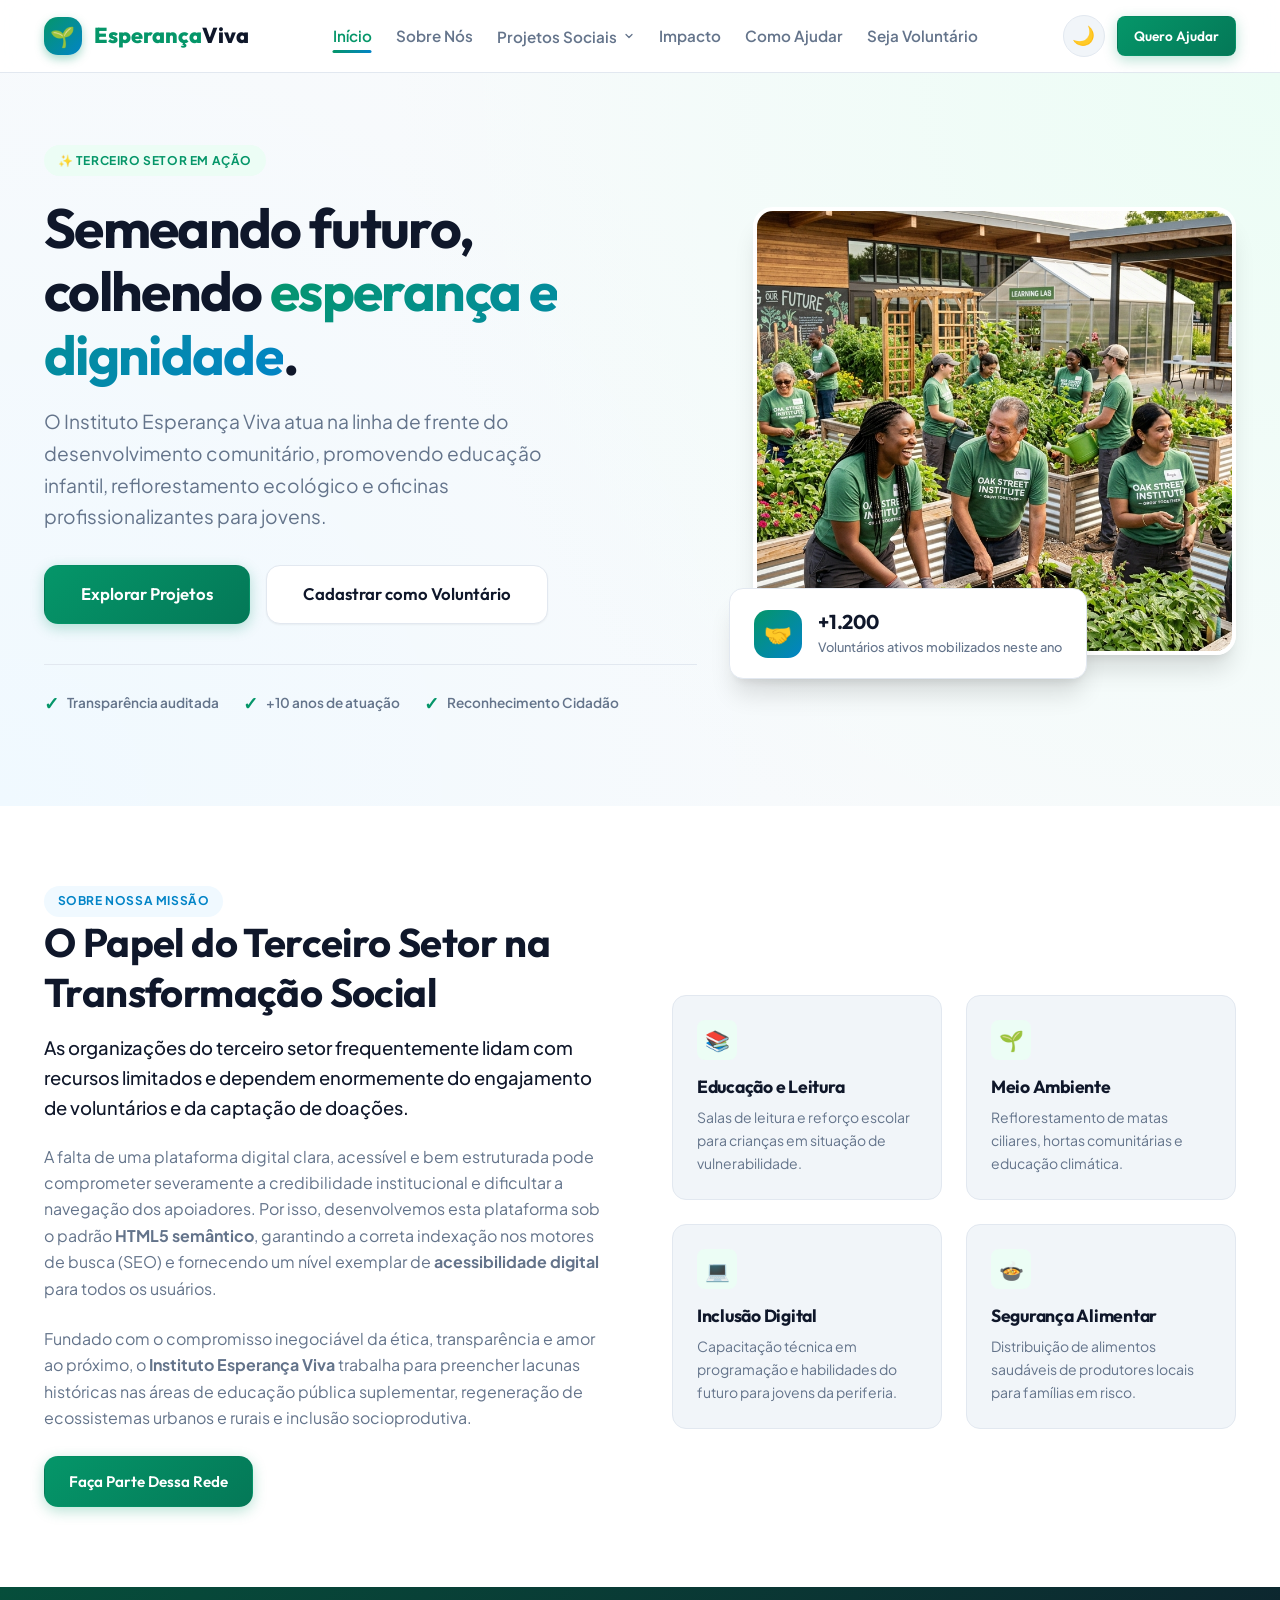
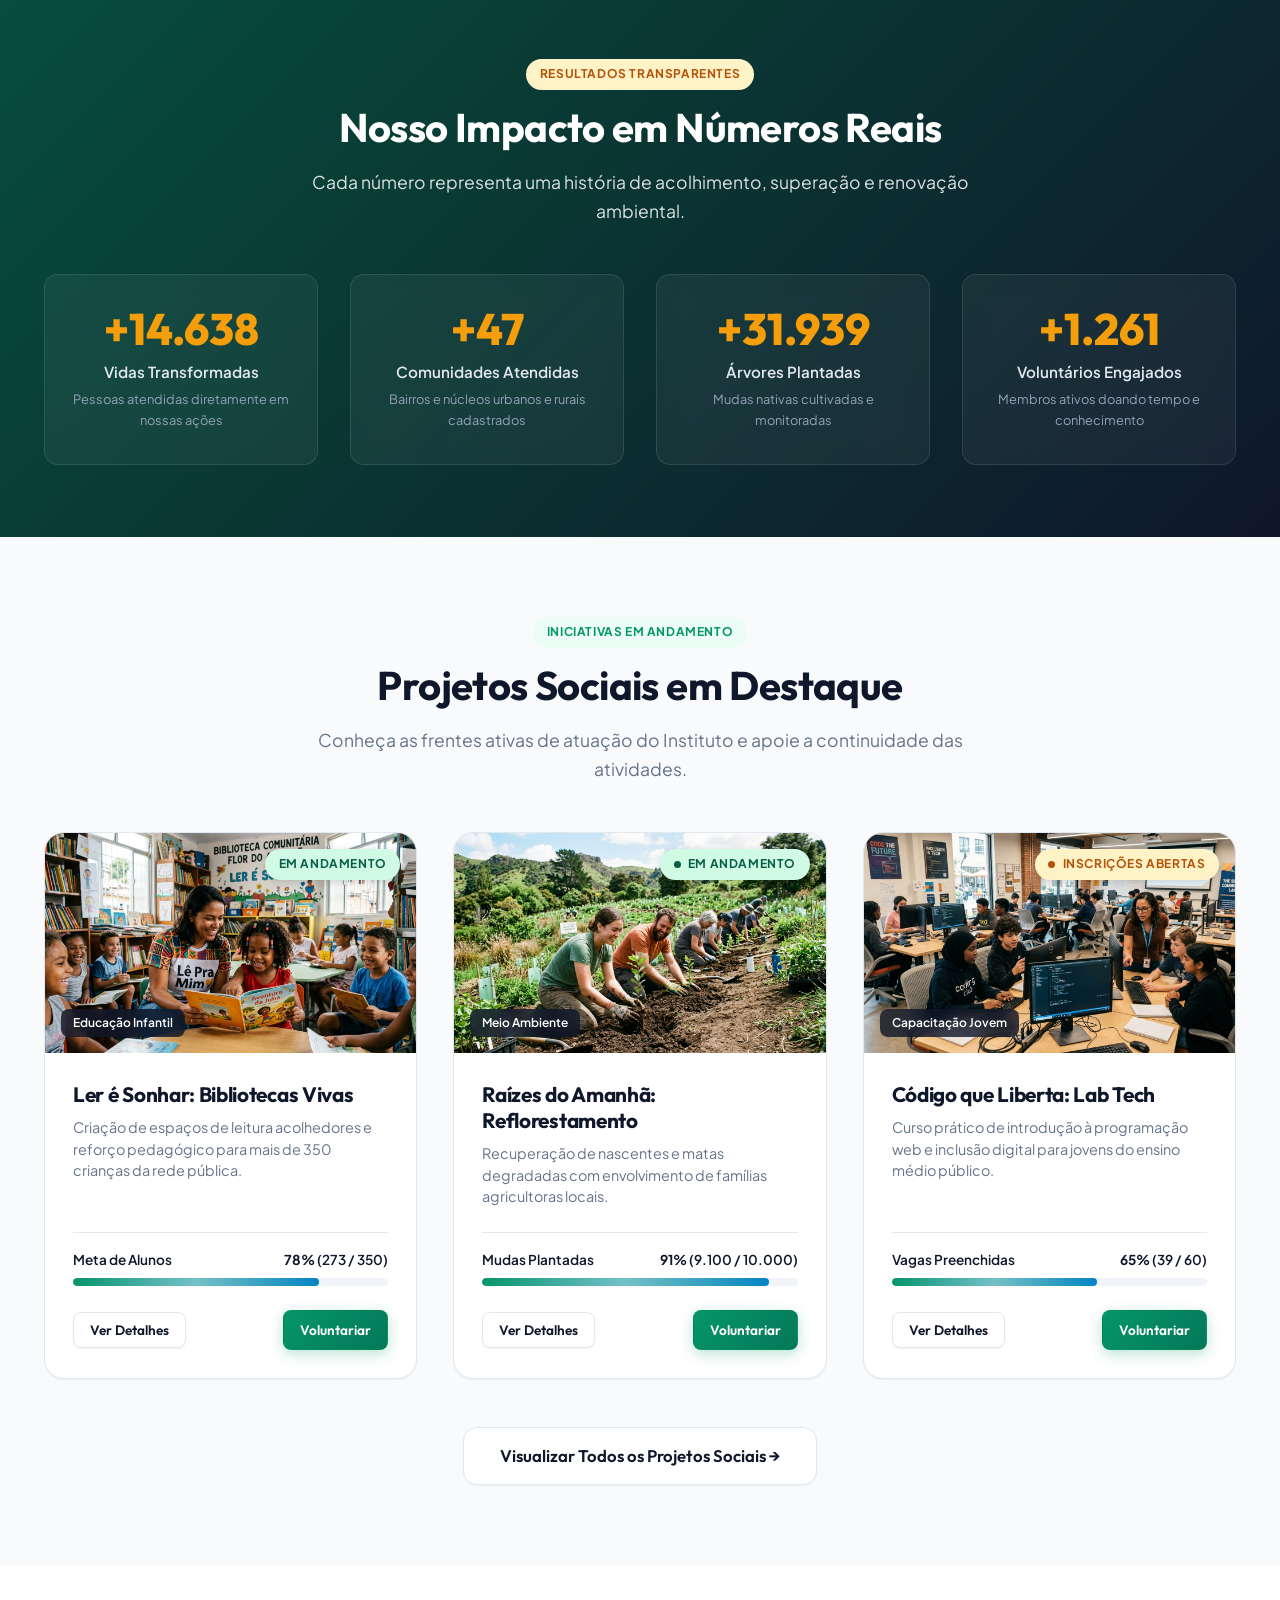
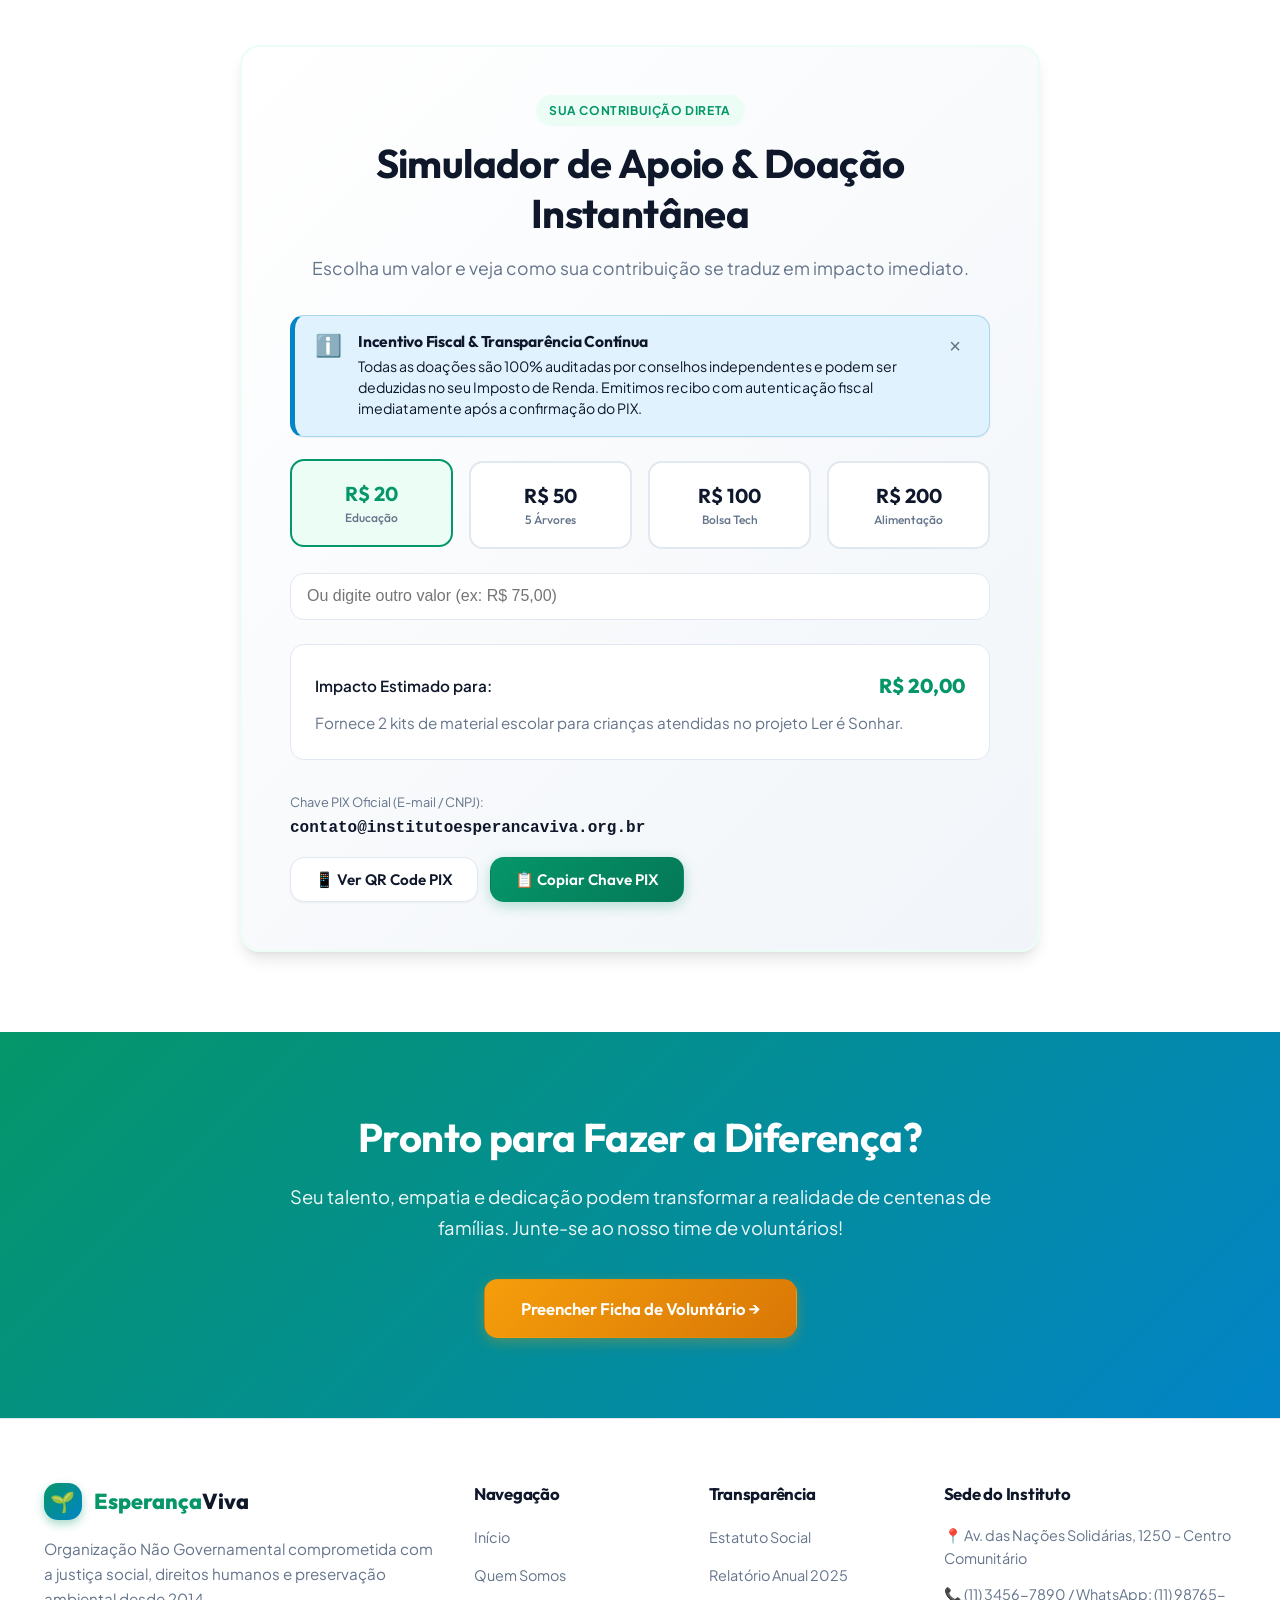
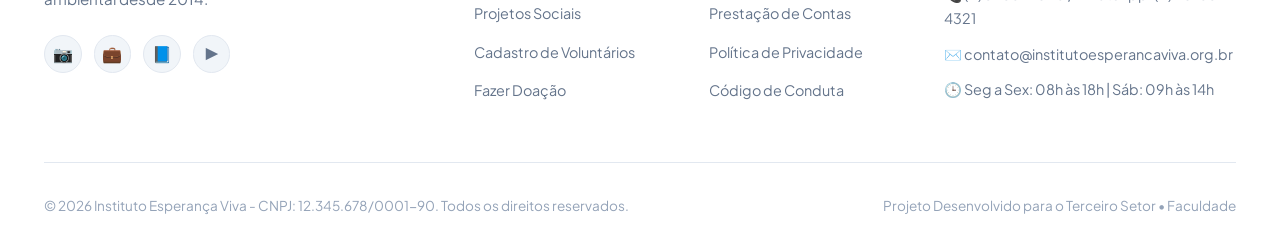
==== commit 03a284d0: "feat(ui): implementar menu responsivo com dropdown desktop e accordion mobile, pseudo-classes de bot" ====
--- a/index.html
+++ b/index.html
@@ -40,7 +40,50 @@
         <ul class="nav-list">
           <li><a href="index.html" class="nav-link active">Início</a></li>
           <li><a href="#sobre" class="nav-link">Sobre Nós</a></li>
-          <li><a href="projetos.html" class="nav-link">Projetos Sociais</a></li>
+          <li class="nav-item-dropdown">
+            <button type="button" class="nav-link dropdown-toggle" id="dropdownProjetosBtn" aria-haspopup="true" aria-expanded="false">
+              <span>Projetos Sociais</span>
+              <svg class="dropdown-chevron" width="12" height="12" viewBox="0 0 24 24" fill="none" stroke="currentColor" stroke-width="2.5" stroke-linecap="round" stroke-linejoin="round" aria-hidden="true"><polyline points="6 9 12 15 18 9"></polyline></svg>
+            </button>
+            <ul class="dropdown-menu" aria-labelledby="dropdownProjetosBtn" role="menu">
+              <li role="none">
+                <a href="projetos.html" class="dropdown-item" role="menuitem">
+                  <span class="dropdown-icon" aria-hidden="true">🌟</span>
+                  <div class="dropdown-text">
+                    <strong>Todos os Projetos</strong>
+                    <small>Catálogo completo com filtros</small>
+                  </div>
+                </a>
+              </li>
+              <li role="none">
+                <a href="projetos.html?cat=educacao" class="dropdown-item" role="menuitem">
+                  <span class="dropdown-icon" aria-hidden="true">📚</span>
+                  <div class="dropdown-text">
+                    <strong>Educação do Futuro</strong>
+                    <small>Reforço escolar e tecnologia</small>
+                  </div>
+                </a>
+              </li>
+              <li role="none">
+                <a href="projetos.html?cat=meio-ambiente" class="dropdown-item" role="menuitem">
+                  <span class="dropdown-icon" aria-hidden="true">🌱</span>
+                  <div class="dropdown-text">
+                    <strong>Verde Urbano</strong>
+                    <small>Hortas e sustentabilidade</small>
+                  </div>
+                </a>
+              </li>
+              <li role="none">
+                <a href="projetos.html?cat=tecnologia" class="dropdown-item" role="menuitem">
+                  <span class="dropdown-icon" aria-hidden="true">💻</span>
+                  <div class="dropdown-text">
+                    <strong>Inclusão Digital Tech</strong>
+                    <small>Programação para jovens</small>
+                  </div>
+                </a>
+              </li>
+            </ul>
+          </li>
           <li><a href="#impacto" class="nav-link">Impacto</a></li>
           <li><a href="#doar" class="nav-link">Como Ajudar</a></li>
           <li><a href="cadastro.html" class="nav-link">Seja Voluntário</a></li>
@@ -313,6 +356,16 @@
             <span class="badge badge-primary">Sua Contribuição Direta</span>
             <h2 class="section-title" id="donationHeading">Simulador de Apoio & Doação Instantânea</h2>
             <p class="section-subtitle">Escolha um valor e veja como sua contribuição se traduz em impacto imediato.</p>
+          </div>
+
+          <!-- Alerta Contextual Integrado -->
+          <div class="alert alert-info" role="region" aria-label="Informações sobre transparência e incentivo fiscal">
+            <div class="alert-icon" aria-hidden="true">ℹ️</div>
+            <div class="alert-content">
+              <h4 class="alert-title">Incentivo Fiscal & Transparência Contínua</h4>
+              <p class="alert-description">Todas as doações são 100% auditadas por conselhos independentes e podem ser deduzidas no seu Imposto de Renda. Emitimos recibo com autenticação fiscal imediatamente após a confirmação do PIX.</p>
+            </div>
+            <button type="button" class="alert-close" aria-label="Dispensar alerta fiscal">&times;</button>
           </div>
 
           <div class="donation-amounts-grid" role="group" aria-label="Selecione o valor de doação">
--- a/css/style.css
+++ b/css/style.css
@@ -110,6 +110,10 @@
   --primary-light: rgba(5, 150, 105, 0.18);
   --secondary-light: rgba(2, 132, 199, 0.18);
   --accent-light: rgba(245, 158, 11, 0.18);
+  --success-bg: rgba(16, 185, 129, 0.15);
+  --error-bg: rgba(239, 68, 68, 0.15);
+  --warning-bg: rgba(245, 158, 11, 0.15);
+  --info-bg: rgba(2, 132, 199, 0.15);
   --shadow-md: 0 4px 12px rgba(0, 0, 0, 0.45);
   --shadow-lg: 0 10px 24px rgba(0, 0, 0, 0.55);
   --shadow-xl: 0 20px 30px rgba(0, 0, 0, 0.65);
@@ -282,6 +286,157 @@
 .nav-link:hover::after,
 .nav-link.active::after {
   width: 100%;
+}
+
+/* ==========================================================================
+   Menu Dropdown Interativo (Desktop & Submenus Acessíveis)
+   ========================================================================== */
+.nav-item-dropdown {
+  position: relative;
+  display: flex;
+  align-items: center;
+}
+
+.dropdown-toggle {
+  background: transparent;
+  border: none;
+  font-family: inherit;
+  font-size: 0.95rem;
+  font-weight: 600;
+  color: var(--text-muted);
+  cursor: pointer;
+  display: inline-flex;
+  align-items: center;
+  gap: 0.4rem;
+  padding: var(--space-2) 0;
+  transition: color var(--transition);
+  position: relative;
+}
+
+.dropdown-toggle:hover,
+.dropdown-toggle:focus-visible,
+.nav-item-dropdown:hover .dropdown-toggle,
+.nav-item-dropdown.is-open .dropdown-toggle {
+  color: var(--primary);
+}
+
+.dropdown-toggle::after {
+  content: '';
+  position: absolute;
+  bottom: 0;
+  left: 50%;
+  width: 0;
+  height: 3px;
+  background: linear-gradient(90deg, var(--primary), var(--secondary));
+  border-radius: var(--radius-full);
+  transition: all 0.3s cubic-bezier(0.16, 1, 0.3, 1);
+  transform: translateX(-50%);
+}
+
+.dropdown-toggle:hover::after,
+.nav-item-dropdown:hover .dropdown-toggle::after,
+.nav-item-dropdown.is-open .dropdown-toggle::after {
+  width: 100%;
+}
+
+.dropdown-chevron {
+  display: inline-block;
+  transition: transform 0.25s ease;
+  vertical-align: middle;
+}
+
+.nav-item-dropdown:hover .dropdown-chevron,
+.nav-item-dropdown:focus-within .dropdown-chevron,
+.nav-item-dropdown.is-open .dropdown-chevron {
+  transform: rotate(180deg);
+}
+
+.dropdown-menu {
+  position: absolute;
+  top: calc(100% + 0.65rem);
+  left: 0;
+  min-width: 275px;
+  background-color: var(--bg-surface);
+  border: 1px solid var(--border);
+  border-radius: var(--radius-md);
+  box-shadow: var(--shadow-xl);
+  padding: var(--space-2);
+  list-style: none;
+  display: flex;
+  flex-direction: column;
+  gap: 0.25rem;
+  opacity: 0;
+  visibility: hidden;
+  transform: translateY(10px);
+  transition: opacity 0.22s ease, transform 0.22s cubic-bezier(0.16, 1, 0.3, 1), visibility 0.22s;
+  z-index: var(--z-dropdown);
+  backdrop-filter: blur(14px);
+  -webkit-backdrop-filter: blur(14px);
+}
+
+/* Indicador pontiagudo superior */
+.dropdown-menu::before {
+  content: '';
+  position: absolute;
+  top: -6px;
+  left: 24px;
+  width: 10px;
+  height: 10px;
+  background-color: var(--bg-surface);
+  border-left: 1px solid var(--border);
+  border-top: 1px solid var(--border);
+  transform: rotate(45deg);
+}
+
+.nav-item-dropdown:hover .dropdown-menu,
+.nav-item-dropdown:focus-within .dropdown-menu,
+.nav-item-dropdown.is-open .dropdown-menu {
+  opacity: 1;
+  visibility: visible;
+  transform: translateY(0);
+}
+
+.dropdown-item {
+  display: flex;
+  align-items: center;
+  gap: var(--space-3);
+  padding: 0.65rem 0.85rem;
+  border-radius: var(--radius-sm);
+  color: var(--text-main);
+  text-decoration: none;
+  transition: all 0.2s ease;
+}
+
+.dropdown-item:hover,
+.dropdown-item:focus {
+  background-color: var(--primary-light);
+  color: var(--primary);
+  transform: translateX(4px);
+  outline: none;
+}
+
+.dropdown-icon {
+  font-size: 1.25rem;
+  line-height: 1;
+  flex-shrink: 0;
+}
+
+.dropdown-text {
+  display: flex;
+  flex-direction: column;
+  text-align: left;
+}
+
+.dropdown-text strong {
+  font-size: 0.88rem;
+  font-weight: 600;
+  color: inherit;
+}
+
+.dropdown-text small {
+  font-size: 0.75rem;
+  color: var(--text-muted);
+  line-height: 1.3;
 }
 
 /* Ações do Topo */
@@ -438,6 +593,29 @@
   font-size: 1.05rem;
 }
 
+/* Pseudo-classes e Estados Interativos Avançados para Botões */
+.btn:focus-visible {
+  outline: 3px solid var(--primary);
+  outline-offset: 3px;
+  box-shadow: 0 0 0 4px var(--primary-light);
+}
+
+.btn:active {
+  transform: translateY(1px) scale(0.98);
+  box-shadow: 0 2px 6px rgba(0, 0, 0, 0.2);
+}
+
+.btn:disabled,
+.btn[disabled],
+.btn.disabled {
+  opacity: 0.55;
+  cursor: not-allowed !important;
+  pointer-events: none;
+  filter: grayscale(45%);
+  box-shadow: none !important;
+  transform: none !important;
+}
+
 /* Badges e Pílulas com Ponto Pulsante */
 .badge {
   display: inline-flex;
@@ -702,6 +880,134 @@
 }
 
 /* ==========================================================================
+   Alertas Contextuais Integrados (Feedback Semântico da Interface)
+   ========================================================================== */
+.alert {
+  display: flex;
+  align-items: flex-start;
+  gap: var(--space-4);
+  padding: var(--space-4) var(--space-5);
+  border-radius: var(--radius-md);
+  border: 1px solid transparent;
+  border-left-width: 5px;
+  margin-bottom: var(--space-6);
+  font-size: 0.925rem;
+  line-height: 1.5;
+  position: relative;
+  transition: opacity 0.3s ease, transform 0.3s ease, margin 0.3s ease;
+  animation: alertFadeIn 0.3s cubic-bezier(0.16, 1, 0.3, 1);
+  box-shadow: var(--shadow-sm);
+}
+
+@keyframes alertFadeIn {
+  from {
+    opacity: 0;
+    transform: translateY(-8px);
+  }
+  to {
+    opacity: 1;
+    transform: translateY(0);
+  }
+}
+
+.alert.is-closing {
+  opacity: 0;
+  transform: translateY(-8px);
+  margin-bottom: 0;
+  padding-top: 0;
+  padding-bottom: 0;
+  height: 0;
+  overflow: hidden;
+}
+
+.alert-icon {
+  font-size: 1.35rem;
+  line-height: 1;
+  flex-shrink: 0;
+  margin-top: 0.1rem;
+}
+
+.alert-content {
+  flex-grow: 1;
+}
+
+.alert-title {
+  font-family: var(--font-heading);
+  font-size: 0.975rem;
+  font-weight: 700;
+  margin-bottom: 0.25rem;
+  color: inherit;
+}
+
+.alert-description {
+  color: var(--text-main);
+  font-size: 0.885rem;
+}
+
+.alert-description a {
+  color: inherit;
+  font-weight: 600;
+  text-decoration: underline;
+}
+
+.alert-close {
+  background: transparent;
+  border: none;
+  color: inherit;
+  font-size: 1.25rem;
+  cursor: pointer;
+  padding: 0.2rem 0.5rem;
+  border-radius: var(--radius-sm);
+  opacity: 0.6;
+  transition: opacity var(--transition), background-color var(--transition);
+  line-height: 1;
+  flex-shrink: 0;
+  display: flex;
+  align-items: center;
+  justify-content: center;
+}
+
+.alert-close:hover {
+  opacity: 1;
+  background-color: rgba(0, 0, 0, 0.08);
+}
+
+/* Variantes Semânticas de Alertas */
+.alert-info {
+  background-color: var(--info-bg);
+  border-color: rgba(2, 132, 199, 0.25);
+  border-left-color: var(--secondary);
+  color: var(--text-main);
+}
+.alert-info .alert-icon { color: var(--secondary); }
+
+.alert-success {
+  background-color: var(--success-bg);
+  border-color: rgba(16, 185, 129, 0.25);
+  border-left-color: var(--success);
+  color: var(--text-main);
+}
+.alert-success .alert-icon { color: var(--success); }
+
+.alert-warning {
+  background-color: var(--warning-bg);
+  border-color: rgba(245, 158, 11, 0.25);
+  border-left-color: var(--warning);
+  color: var(--text-main);
+}
+.alert-warning .alert-icon { color: var(--warning); }
+
+.alert-error,
+.alert-danger {
+  background-color: var(--error-bg);
+  border-color: rgba(239, 68, 68, 0.25);
+  border-left-color: var(--error);
+  color: var(--text-main);
+}
+.alert-error .alert-icon,
+.alert-danger .alert-icon { color: var(--error); }
+
+/* ==========================================================================
    Toast Notification System
    ========================================================================== */
 .toast-container {
@@ -756,6 +1062,20 @@
   color: var(--error);
 }
 
+.toast.info {
+  border-left: 4px solid var(--secondary);
+}
+.toast.info .toast-icon {
+  color: var(--secondary);
+}
+
+.toast.warning {
+  border-left: 4px solid var(--warning);
+}
+.toast.warning .toast-icon {
+  color: var(--warning);
+}
+
 .toast-content h5 {
   font-size: 0.95rem;
   margin-bottom: var(--space-1);
--- a/css/pages.css
+++ b/css/pages.css
@@ -327,10 +327,16 @@
   transition: var(--transition);
 }
 
-.project-card:hover {
+.project-card:hover,
+.project-card:focus-within {
   transform: translateY(-6px);
   box-shadow: var(--shadow-xl);
-  border-color: var(--border-focus);
+  border-color: var(--primary);
+}
+
+.project-card:focus-within {
+  outline: 2px solid var(--primary);
+  outline-offset: 2px;
 }
 
 .project-thumb {
@@ -681,6 +687,36 @@
 }
 
 /* Validation Feedback Styles */
+.form-input:disabled,
+.form-select:disabled,
+.form-textarea:disabled {
+  background-color: var(--bg-subtle);
+  color: var(--text-muted);
+  cursor: not-allowed;
+  border-color: var(--border);
+  opacity: 0.7;
+}
+
+.form-group:focus-within .form-label {
+  color: var(--primary);
+  transition: color var(--transition);
+}
+
+/* Pseudo-classes nativas do HTML5 */
+.form-input:not(:placeholder-shown):user-invalid,
+.form-select:user-invalid,
+.form-textarea:user-invalid {
+  border-color: var(--error);
+  background-color: var(--error-bg);
+}
+
+.form-input:not(:placeholder-shown):user-valid,
+.form-select:user-valid {
+  border-color: var(--success);
+  background-color: var(--success-bg);
+}
+
+/* Classes semânticas gerenciadas por JS */
 .form-group.is-valid .form-input {
   border-color: var(--success);
   background-color: var(--success-bg);
--- a/css/responsive.css
+++ b/css/responsive.css
@@ -132,6 +132,66 @@
     font-weight: 700;
   }
 
+  /* Dropdown no formato Accordion Mobile */
+  .nav-item-dropdown {
+    flex-direction: column;
+    align-items: stretch;
+    width: 100%;
+  }
+
+  .dropdown-toggle {
+    width: 100%;
+    font-size: 1.15rem;
+    padding: var(--space-3) var(--space-4);
+    border-radius: var(--radius-sm);
+    background-color: var(--bg-subtle);
+    min-height: 44px;
+    display: flex;
+    align-items: center;
+    justify-content: space-between;
+  }
+
+  .dropdown-toggle::after {
+    display: none;
+  }
+
+  .dropdown-menu {
+    position: static;
+    transform: none;
+    opacity: 1;
+    visibility: visible;
+    width: 100%;
+    min-width: 100%;
+    box-shadow: none;
+    border: 1px solid var(--border);
+    background-color: var(--bg-surface);
+    margin-top: 0.5rem;
+    display: none;
+    padding: var(--space-2);
+  }
+
+  .dropdown-menu::before {
+    display: none;
+  }
+
+  .nav-item-dropdown.is-open .dropdown-menu {
+    display: flex;
+    animation: fadeInDown 0.25s ease-out;
+  }
+
+  .nav-item-dropdown:hover .dropdown-menu {
+    display: none; /* No mobile não abre via hover acidental */
+  }
+
+  .nav-item-dropdown.is-open:hover .dropdown-menu {
+    display: flex;
+  }
+
+  .dropdown-item {
+    padding: var(--space-3);
+    border-radius: var(--radius-sm);
+  }
+
   .hero-description {
     font-size: 1.1rem;
   }
